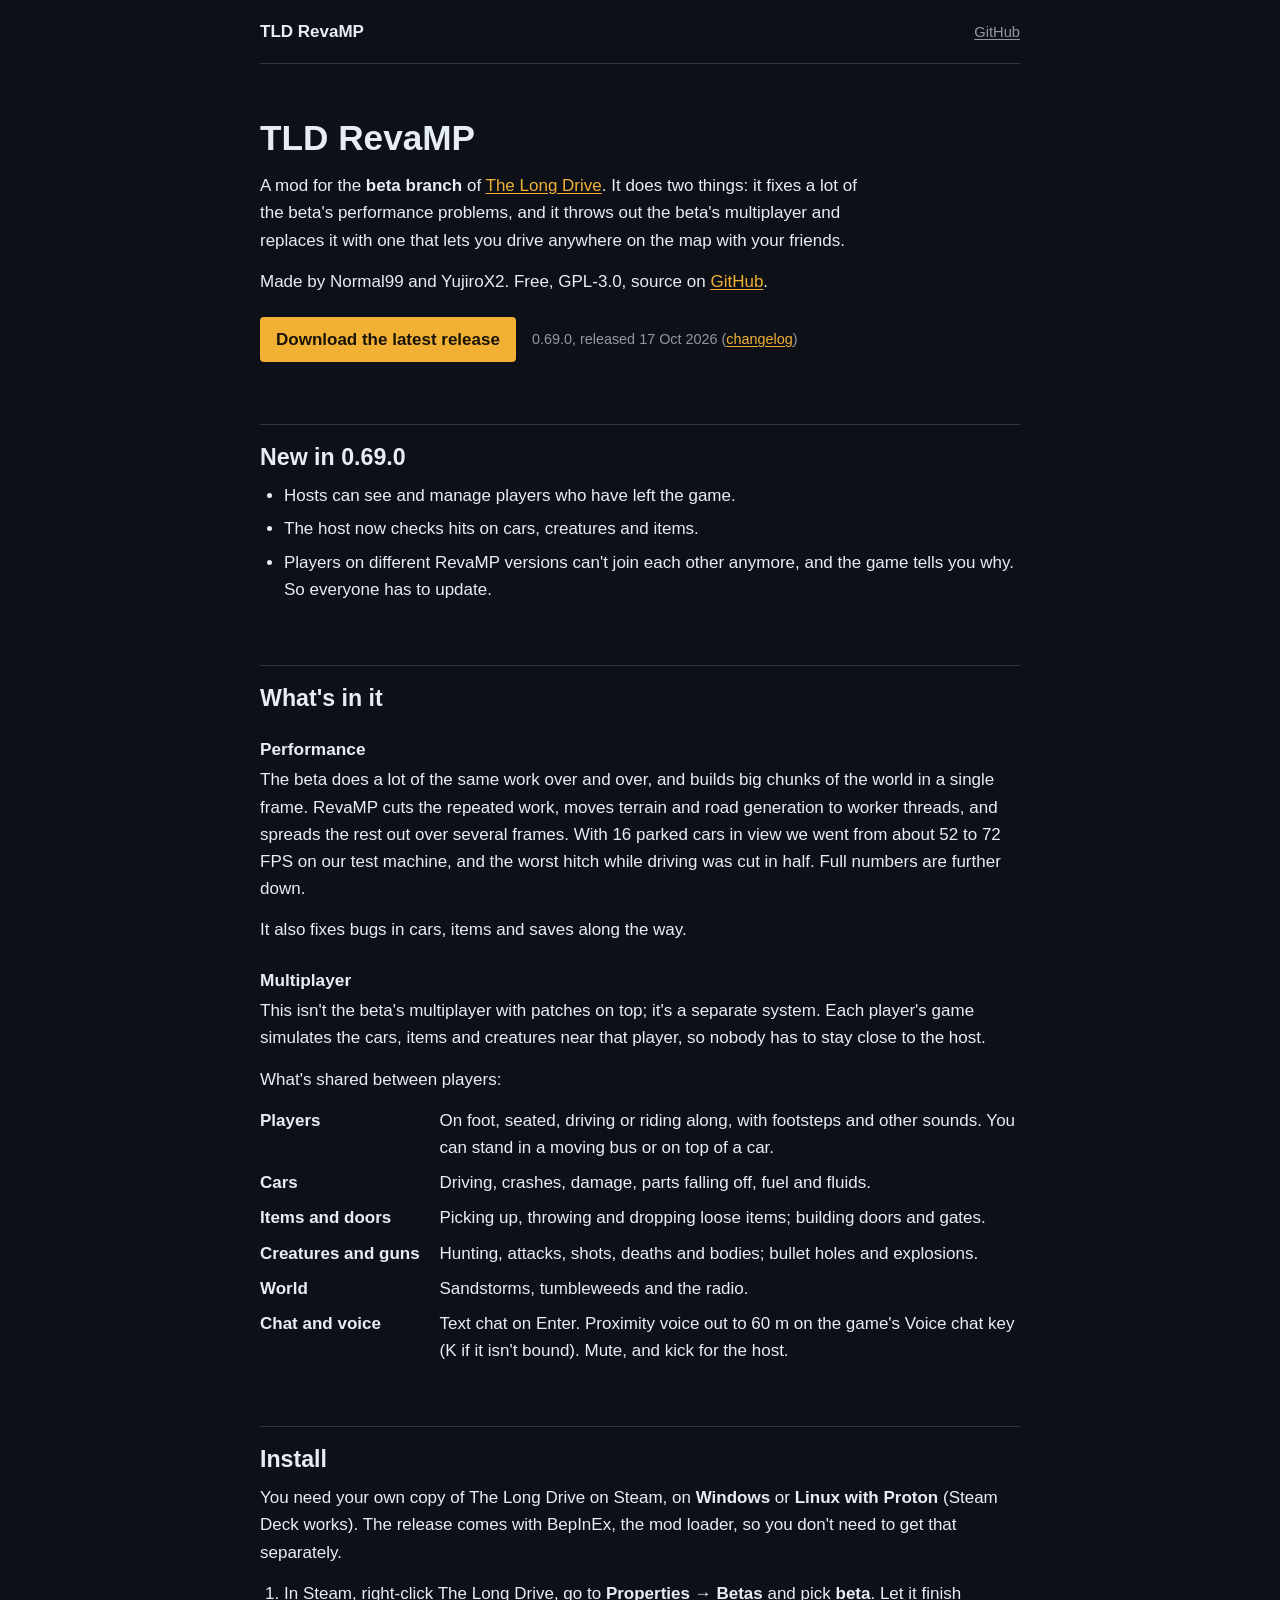
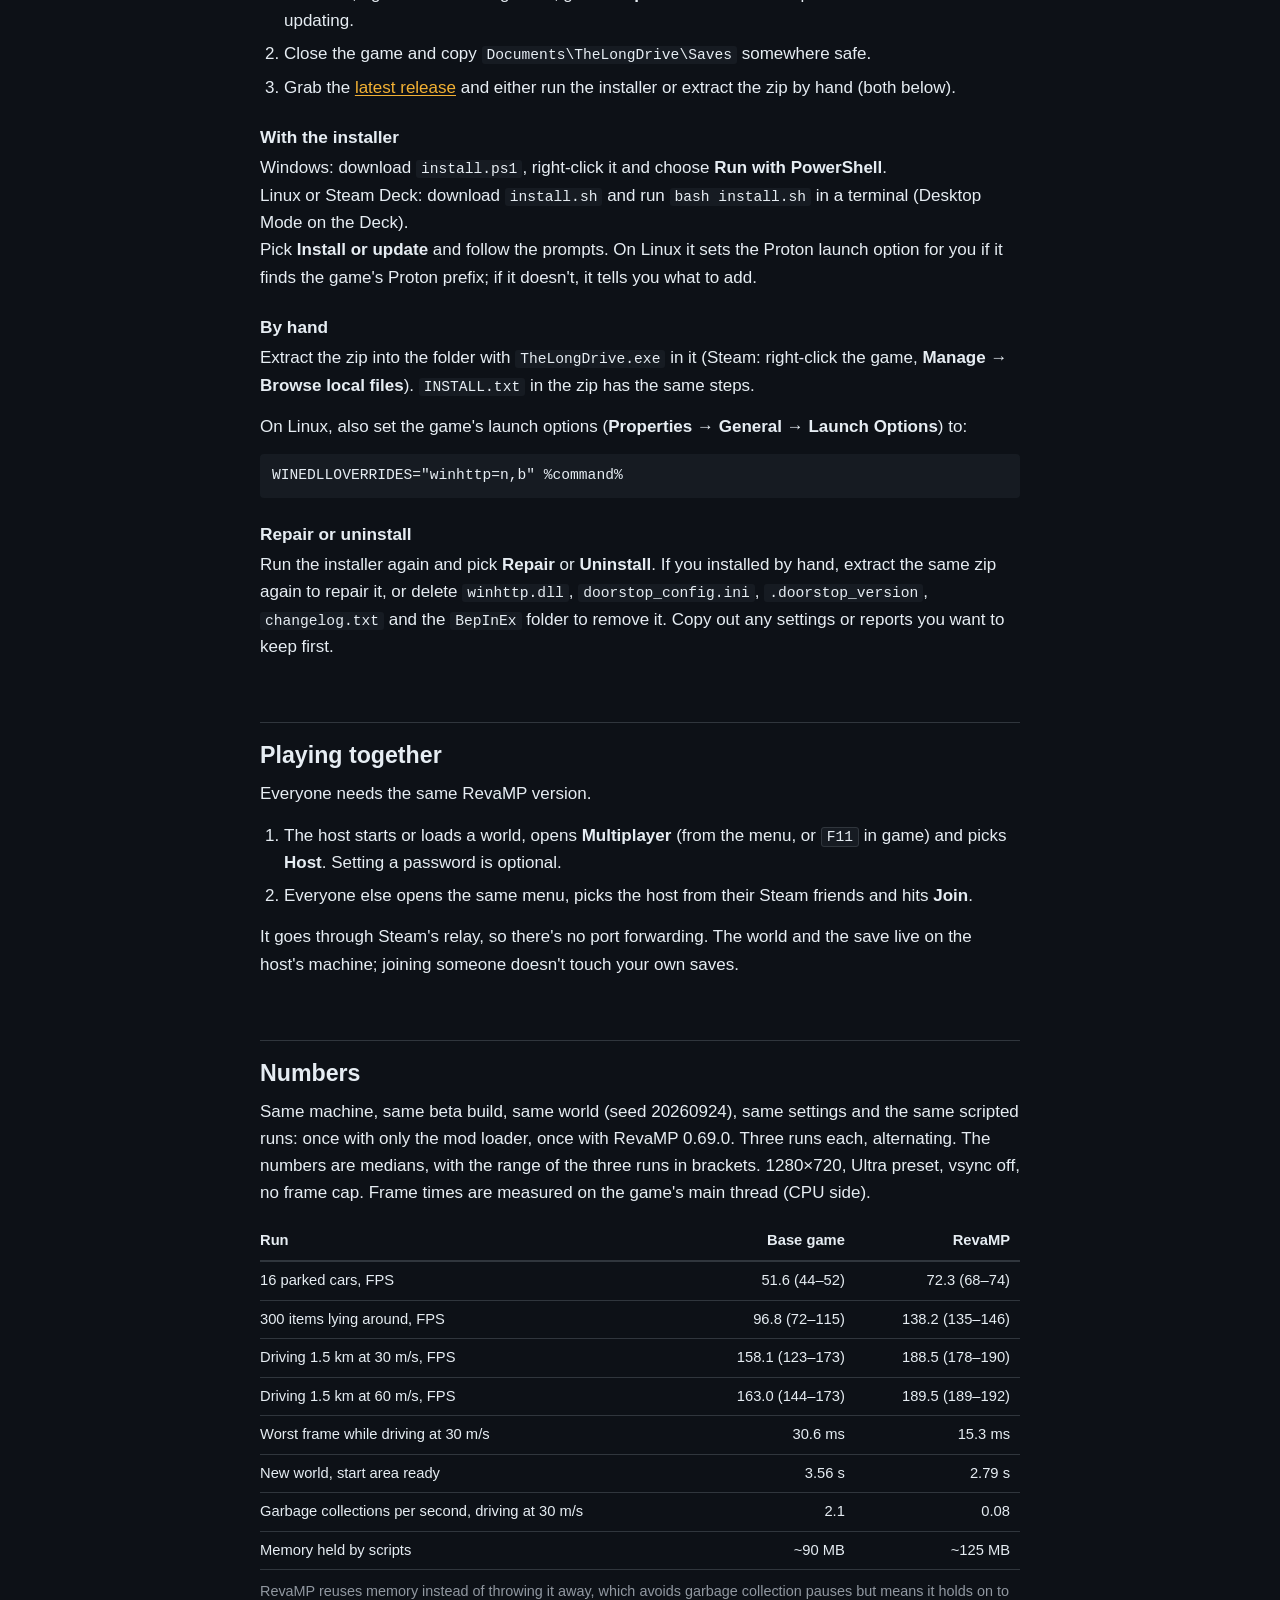
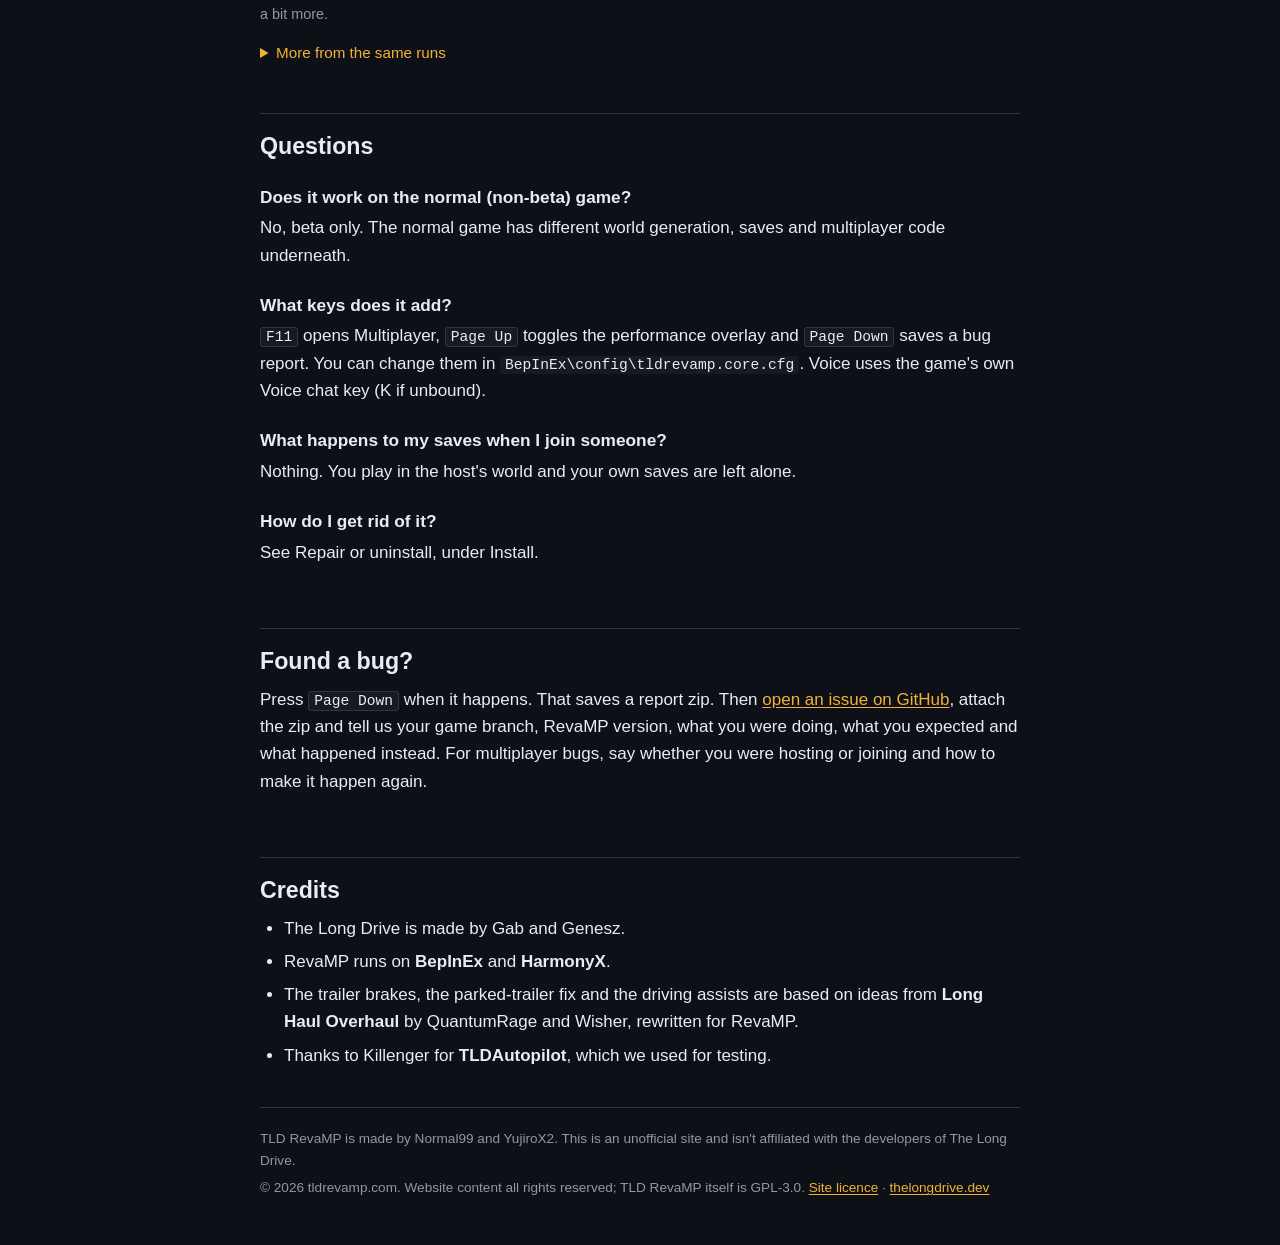
==== index.html @ ea97eeef "No same-page jump links: drop the section menu, skip link and in-text anchors Co-Authored-By: Claude" ====
<!doctype html>
<html lang="en">
<head>
  <meta charset="utf-8">
  <meta name="viewport" content="width=device-width, initial-scale=1">
  <title>TLD RevaMP: performance and multiplayer mod for The Long Drive</title>
  <meta name="description" content="A mod for The Long Drive's beta branch: performance fixes and a multiplayer rewrite. Download, install steps, benchmark numbers and how to play together.">
  <meta property="og:type" content="website">
  <meta property="og:title" content="TLD RevaMP">
  <meta property="og:description" content="A mod for The Long Drive's beta branch: performance fixes and a multiplayer rewrite.">
  <meta property="og:image" content="https://tldrevamp.com/og-image.png">
  <meta property="og:image:width" content="1200">
  <meta property="og:image:height" content="630">
  <meta property="og:image:alt" content="TLD RevaMP, tldrevamp.com">
  <meta name="twitter:card" content="summary_large_image">
  <meta name="theme-color" content="#0d1117">
  <link rel="icon" href="data:image/svg+xml,%3Csvg xmlns='http://www.w3.org/2000/svg' viewBox='0 0 32 32'%3E%3Crect width='32' height='32' rx='7' fill='%23101218'/%3E%3Cpath d='M12 4 5 28h22L20 4z' fill='%232a2f3a'/%3E%3Cpath d='M16 6v4m0 4v5m0 4v5' stroke='%23f2b134' stroke-width='2.4'/%3E%3C/svg%3E">
  <link rel="stylesheet" href="style.css?v=3">
</head>
<body>
  <header class="site-header wrap">
    <span class="brand">TLD RevaMP</span>
    <nav aria-label="Links">
      <a href="https://github.com/Normal99/TLD-RevaMP">GitHub</a>
    </nav>
  </header>

  <main id="main" class="wrap">
    <section class="intro">
      <h1>TLD RevaMP</h1>
      <p>A mod for the <strong>beta branch</strong> of <a href="https://store.steampowered.com/app/1017180/The_Long_Drive/">The Long Drive</a>. It does two things: it fixes a lot of the beta's performance problems, and it throws out the beta's multiplayer and replaces it with one that lets you drive anywhere on the map with your friends.</p>
      <p>Made by Normal99 and YujiroX2. Free, GPL-3.0, source on <a href="https://github.com/Normal99/TLD-RevaMP">GitHub</a>.</p>
      <p class="download">
        <a class="button" href="https://github.com/Normal99/TLD-RevaMP/releases/latest">Download the latest release</a>
        <span class="version">0.69.0, released <time datetime="2026-10-17">17 Oct 2026</time> (<a href="https://github.com/Normal99/TLD-RevaMP/releases/tag/v0.69.0">changelog</a>)</span>
      </p>
    </section>

    <section id="whats-new">
      <h2>New in 0.69.0</h2>
      <ul>
        <li>Hosts can see and manage players who have left the game.</li>
        <li>The host now checks hits on cars, creatures and items.</li>
        <li>Players on different RevaMP versions can't join each other anymore, and the game tells you why. So everyone has to update.</li>
      </ul>
    </section>

    <section id="what">
      <h2>What's in it</h2>
      <h3>Performance</h3>
      <p>The beta does a lot of the same work over and over, and builds big chunks of the world in a single frame. RevaMP cuts the repeated work, moves terrain and road generation to worker threads, and spreads the rest out over several frames. With 16 parked cars in view we went from about 52 to 72 FPS on our test machine, and the worst hitch while driving was cut in half. Full numbers are further down.</p>
      <p>It also fixes bugs in cars, items and saves along the way.</p>

      <h3>Multiplayer</h3>
      <p>This isn't the beta's multiplayer with patches on top; it's a separate system. Each player's game simulates the cars, items and creatures near that player, so nobody has to stay close to the host.</p>
      <p>What's shared between players:</p>
      <dl class="synced">
        <dt>Players</dt>
        <dd>On foot, seated, driving or riding along, with footsteps and other sounds. You can stand in a moving bus or on top of a car.</dd>
        <dt>Cars</dt>
        <dd>Driving, crashes, damage, parts falling off, fuel and fluids.</dd>
        <dt>Items and doors</dt>
        <dd>Picking up, throwing and dropping loose items; building doors and gates.</dd>
        <dt>Creatures and guns</dt>
        <dd>Hunting, attacks, shots, deaths and bodies; bullet holes and explosions.</dd>
        <dt>World</dt>
        <dd>Sandstorms, tumbleweeds and the radio.</dd>
        <dt>Chat and voice</dt>
        <dd>Text chat on Enter. Proximity voice out to 60 m on the game's Voice chat key (K if it isn't bound). Mute, and kick for the host.</dd>
      </dl>
    </section>

    <section id="install">
      <h2>Install</h2>
      <p>You need your own copy of The Long Drive on Steam, on <strong>Windows</strong> or <strong>Linux with Proton</strong> (Steam Deck works). The release comes with BepInEx, the mod loader, so you don't need to get that separately.</p>
      <ol>
        <li>In Steam, right-click The Long Drive, go to <strong>Properties → Betas</strong> and pick <strong>beta</strong>. Let it finish updating.</li>
        <li>Close the game and copy <code>Documents\TheLongDrive\Saves</code> somewhere safe.</li>
        <li>Grab the <a href="https://github.com/Normal99/TLD-RevaMP/releases/latest">latest release</a> and either run the installer or extract the zip by hand (both below).</li>
      </ol>

      <h3>With the installer</h3>
      <p>Windows: download <code>install.ps1</code>, right-click it and choose <strong>Run with PowerShell</strong>.<br>
      Linux or Steam Deck: download <code>install.sh</code> and run <code>bash install.sh</code> in a terminal (Desktop Mode on the Deck).<br>
      Pick <strong>Install or update</strong> and follow the prompts. On Linux it sets the Proton launch option for you if it finds the game's Proton prefix; if it doesn't, it tells you what to add.</p>

      <h3>By hand</h3>
      <p>Extract the zip into the folder with <code>TheLongDrive.exe</code> in it (Steam: right-click the game, <strong>Manage → Browse local files</strong>). <code>INSTALL.txt</code> in the zip has the same steps.</p>
      <p>On Linux, also set the game's launch options (<strong>Properties → General → Launch Options</strong>) to:</p>
      <pre><code>WINEDLLOVERRIDES="winhttp=n,b" %command%</code></pre>

      <h3>Repair or uninstall</h3>
      <p>Run the installer again and pick <strong>Repair</strong> or <strong>Uninstall</strong>. If you installed by hand, extract the same zip again to repair it, or delete <code>winhttp.dll</code>, <code>doorstop_config.ini</code>, <code>.doorstop_version</code>, <code>changelog.txt</code> and the <code>BepInEx</code> folder to remove it. Copy out any settings or reports you want to keep first.</p>
    </section>

    <section id="play">
      <h2>Playing together</h2>
      <p>Everyone needs the same RevaMP version.</p>
      <ol>
        <li>The host starts or loads a world, opens <strong>Multiplayer</strong> (from the menu, or <kbd>F11</kbd> in game) and picks <strong>Host</strong>. Setting a password is optional.</li>
        <li>Everyone else opens the same menu, picks the host from their Steam friends and hits <strong>Join</strong>.</li>
      </ol>
      <p>It goes through Steam's relay, so there's no port forwarding. The world and the save live on the host's machine; joining someone doesn't touch your own saves.</p>
    </section>

    <section id="numbers">
      <h2>Numbers</h2>
      <p>Same machine, same beta build, same world (seed 20260924), same settings and the same scripted runs: once with only the mod loader, once with RevaMP 0.69.0. Three runs each, alternating. The numbers are medians, with the range of the three runs in brackets. 1280×720, Ultra preset, vsync off, no frame cap. Frame times are measured on the game's main thread (CPU side).</p>
      <div class="table-scroll">
        <table>
          <thead><tr><th scope="col">Run</th><th scope="col">Base game</th><th scope="col">RevaMP</th></tr></thead>
          <tbody>
            <tr><th scope="row">16 parked cars, FPS</th><td>51.6 (44–52)</td><td>72.3 (68–74)</td></tr>
            <tr><th scope="row">300 items lying around, FPS</th><td>96.8 (72–115)</td><td>138.2 (135–146)</td></tr>
            <tr><th scope="row">Driving 1.5 km at 30 m/s, FPS</th><td>158.1 (123–173)</td><td>188.5 (178–190)</td></tr>
            <tr><th scope="row">Driving 1.5 km at 60 m/s, FPS</th><td>163.0 (144–173)</td><td>189.5 (189–192)</td></tr>
            <tr><th scope="row">Worst frame while driving at 30 m/s</th><td>30.6 ms</td><td>15.3 ms</td></tr>
            <tr><th scope="row">New world, start area ready</th><td>3.56 s</td><td>2.79 s</td></tr>
            <tr><th scope="row">Garbage collections per second, driving at 30 m/s</th><td>2.1</td><td>0.08</td></tr>
            <tr><th scope="row">Memory held by scripts</th><td>~90 MB</td><td>~125 MB</td></tr>
          </tbody>
        </table>
      </div>
      <p class="aside">RevaMP reuses memory instead of throwing it away, which avoids garbage collection pauses but means it holds on to a bit more.</p>
      <details>
        <summary>More from the same runs</summary>
        <div class="table-scroll">
          <table>
            <thead><tr><th scope="col">Run</th><th scope="col">Base game</th><th scope="col">RevaMP</th></tr></thead>
            <tbody>
              <tr><th scope="row">16 parked cars, slowest 1% of frames</th><td>23.3 ms</td><td>18.1 ms</td></tr>
              <tr><th scope="row">Driving at 60 m/s, slowest 1% of frames</th><td>16.9 ms</td><td>11.5 ms</td></tr>
              <tr><th scope="row">New world, slowest 1% while loading</th><td>64 ms</td><td>36 ms</td></tr>
              <tr><th scope="row">Standing at the start for 30 s, FPS</th><td>173.3 (131–186)</td><td>186.1 (171–190)</td></tr>
              <tr><th scope="row">Standing at the start, slowest 1% of frames</th><td>11.2 ms</td><td>11.6 ms</td></tr>
              <tr><th scope="row">Memory thrown away per second, driving at 30 m/s</th><td>17.9 MB</td><td>1.5 MB</td></tr>
            </tbody>
          </table>
        </div>
      </details>
    </section>

    <!--
    <section id="screenshots">
      <h2>Screenshots</h2>
      Add figures with local images and descriptive alt text here before uncommenting.
    </section>
    -->

    <section id="questions">
      <h2>Questions</h2>
      <h3>Does it work on the normal (non-beta) game?</h3>
      <p>No, beta only. The normal game has different world generation, saves and multiplayer code underneath.</p>
      <h3>What keys does it add?</h3>
      <p><kbd>F11</kbd> opens Multiplayer, <kbd>Page Up</kbd> toggles the performance overlay and <kbd>Page Down</kbd> saves a bug report. You can change them in <code>BepInEx\config\tldrevamp.core.cfg</code>. Voice uses the game's own Voice chat key (K if unbound).</p>
      <h3>What happens to my saves when I join someone?</h3>
      <p>Nothing. You play in the host's world and your own saves are left alone.</p>
      <h3>How do I get rid of it?</h3>
      <p>See Repair or uninstall, under Install.</p>
    </section>

    <section id="report">
      <h2>Found a bug?</h2>
      <p>Press <kbd>Page Down</kbd> when it happens. That saves a report zip. Then <a href="https://github.com/Normal99/TLD-RevaMP/issues">open an issue on GitHub</a>, attach the zip and tell us your game branch, RevaMP version, what you were doing, what you expected and what happened instead. For multiplayer bugs, say whether you were hosting or joining and how to make it happen again.</p>
    </section>

    <section id="credits">
      <h2>Credits</h2>
      <ul>
        <li>The Long Drive is made by Gab and Genesz.</li>
        <li>RevaMP runs on <strong>BepInEx</strong> and <strong>HarmonyX</strong>.</li>
        <li>The trailer brakes, the parked-trailer fix and the driving assists are based on ideas from <strong>Long Haul Overhaul</strong> by QuantumRage and Wisher, rewritten for RevaMP.</li>
        <li>Thanks to Killenger for <strong>TLDAutopilot</strong>, which we used for testing.</li>
      </ul>
    </section>
  </main>

  <footer class="site-footer wrap">
    <p>TLD RevaMP is made by Normal99 and YujiroX2. This is an unofficial site and isn't affiliated with the developers of The Long Drive.</p>
    <p>© 2026 tldrevamp.com. Website content all rights reserved; TLD RevaMP itself is GPL-3.0. <a href="LICENSE">Site licence</a> · <a href="https://thelongdrive.dev/">thelongdrive.dev</a></p>
  </footer>
</body>
</html>
---- style.css ----
/* Always dark, whatever the system setting */
:root {
  color-scheme: dark;
  --bg: #0d1117;
  --text: #e6edf3;
  --muted: #9198a1;
  --line: #30363d;
  --code-bg: #161b22;
  --link: #f2b134;
  --button: #f2b134;
  --on-button: #1a1406;
}

* { box-sizing: border-box; }
html { -webkit-text-size-adjust: 100%; }
body {
  margin: 0;
  background: var(--bg);
  color: var(--text);
  font: 17px/1.6 "Segoe UI", -apple-system, BlinkMacSystemFont, "Noto Sans", Helvetica, Arial, sans-serif;
  overflow-wrap: break-word;
}
a { color: var(--link); text-underline-offset: 2px; }
a:hover { text-decoration-thickness: 2px; }
:focus-visible { outline: 2px solid var(--link); outline-offset: 3px; }
.wrap { width: min(100% - 32px, 760px); margin-inline: auto; }

.site-header {
  display: flex; flex-wrap: wrap; align-items: baseline; justify-content: space-between; gap: 6px 20px;
  padding-block: 18px; border-bottom: 1px solid var(--line);
}
.brand { color: var(--text); font-weight: 700; text-decoration: none; }
.site-header nav { display: flex; flex-wrap: wrap; gap: 4px 16px; font-size: .92rem; }
.site-header nav a { color: var(--muted); }
.site-header nav a:hover { color: var(--text); }

main { padding-bottom: 24px; }
section { padding-top: 12px; }
h1, h2, h3 { line-height: 1.25; }
h1 { margin: 40px 0 12px; font-size: 2.2rem; }
h2 { margin: 36px 0 10px; padding-top: 18px; border-top: 1px solid var(--line); font-size: 1.45rem; }
h3 { margin: 26px 0 6px; font-size: 1.08rem; }
p, ul, ol, dl, pre { margin: 0 0 14px; }
ul, ol { padding-left: 24px; }
li + li { margin-top: 6px; }

.intro p { max-width: 64ch; }
.download { display: flex; flex-wrap: wrap; align-items: center; gap: 8px 16px; margin-top: 22px; }
.button {
  display: inline-block; padding: 9px 16px; border-radius: 4px;
  background: var(--button); color: var(--on-button); font-weight: 600; text-decoration: none;
}
.button:hover { filter: brightness(1.07); }
.version { color: var(--muted); font-size: .9rem; }

.synced { display: grid; grid-template-columns: 9.5em 1fr; gap: 8px 18px; }
.synced dt { font-weight: 600; }
.synced dd { margin: 0; }

.table-scroll { overflow-x: auto; margin: 16px 0 10px; }
table { width: 100%; border-collapse: collapse; font-size: .92rem; }
th, td { padding: 7px 10px; border-bottom: 1px solid var(--line); text-align: right; white-space: nowrap; font-variant-numeric: tabular-nums; }
th:first-child { text-align: left; white-space: normal; padding-left: 0; }
thead th { border-bottom-width: 2px; font-weight: 600; }
tbody th { font-weight: 400; }
.aside { color: var(--muted); font-size: .9rem; }
details { margin: 12px 0 0; }
summary { cursor: pointer; color: var(--link); font-size: .95rem; }

code, pre, kbd { font-family: ui-monospace, Consolas, "Liberation Mono", Menlo, monospace; font-size: .86em; }
code, kbd { padding: 1px 5px; border-radius: 3px; background: var(--code-bg); }
kbd { border: 1px solid var(--line); white-space: nowrap; }
pre { padding: 10px 12px; border-radius: 4px; background: var(--code-bg); overflow-x: auto; }
pre code { padding: 0; background: none; font-size: 1em; }

.site-footer { padding-block: 20px 40px; border-top: 1px solid var(--line); color: var(--muted); font-size: .85rem; }
.site-footer p { margin-bottom: 6px; }

.error-page main { padding-block: 20px 60px; }

@media (max-width: 560px) {
  body { font-size: 16px; }
  h1 { margin-top: 28px; font-size: 1.8rem; }
  .synced { grid-template-columns: 1fr; gap: 2px; }
  .synced dd { margin-bottom: 10px; }
}
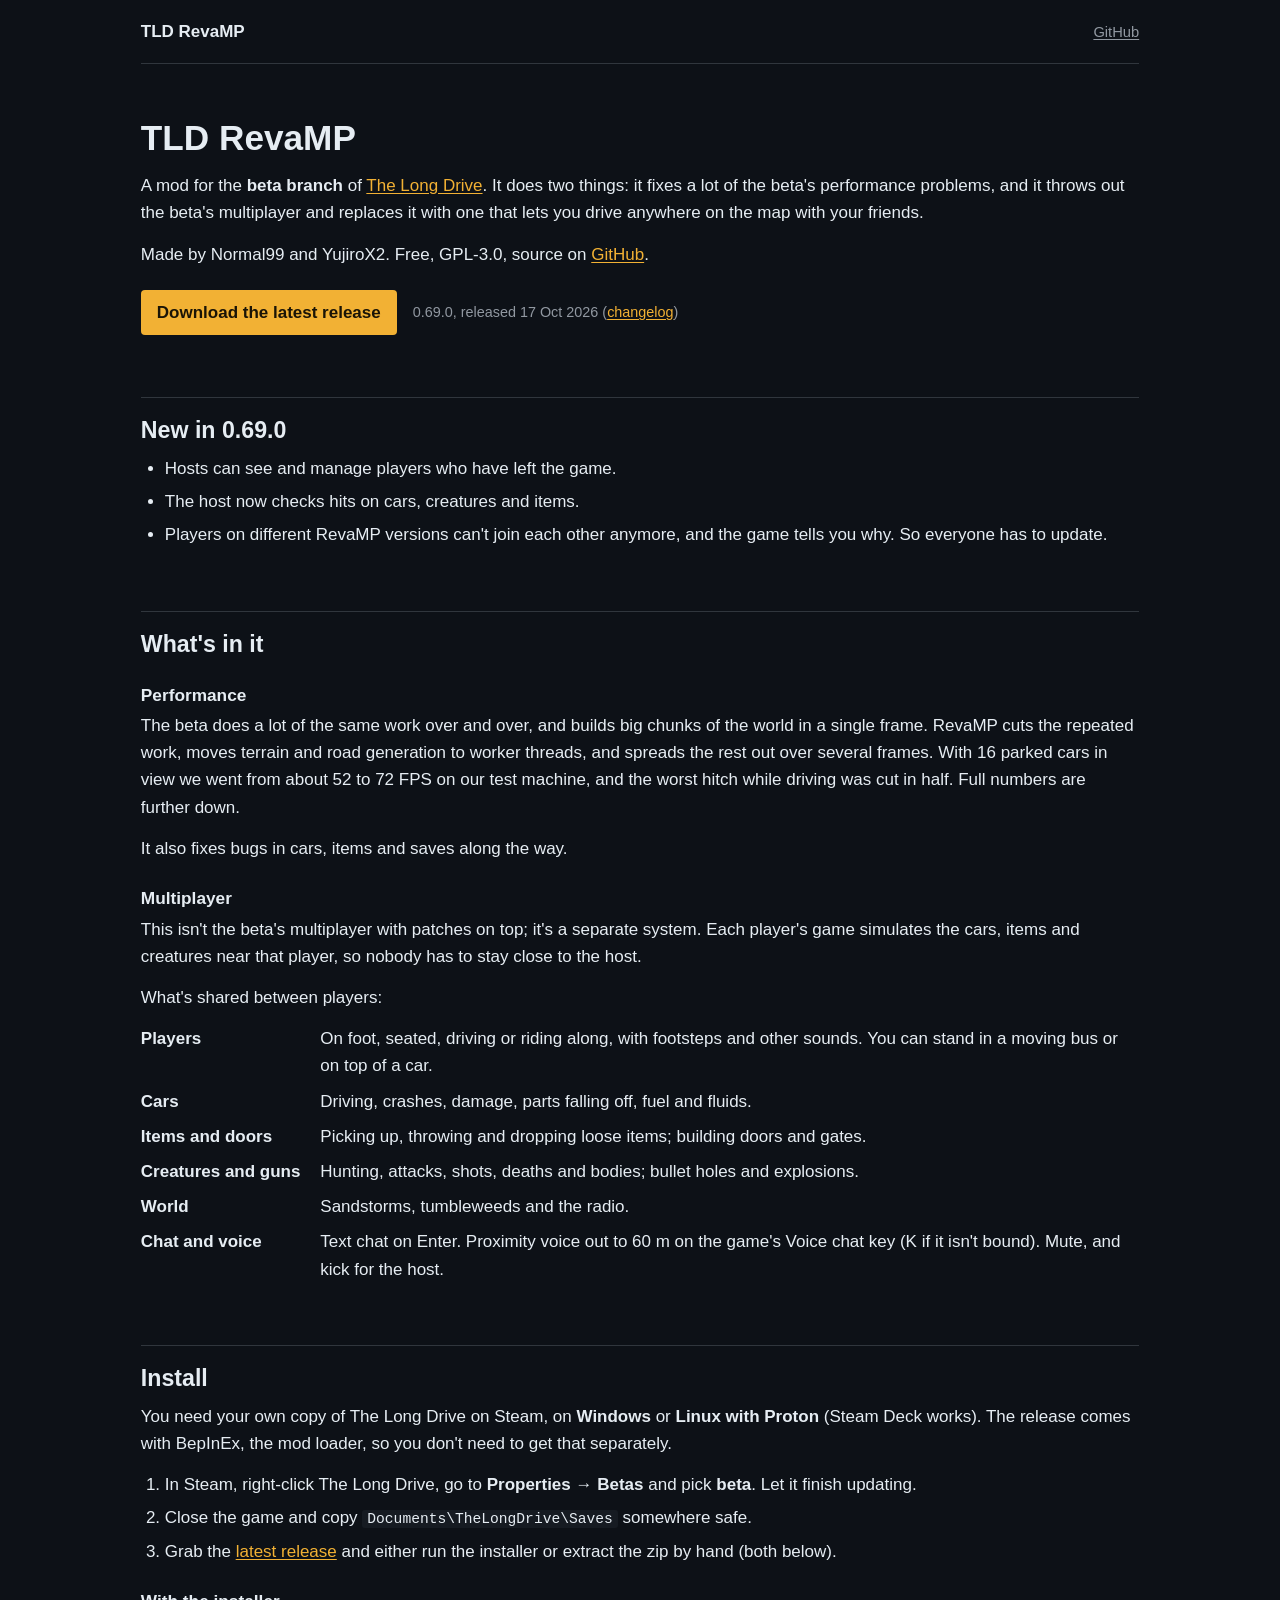
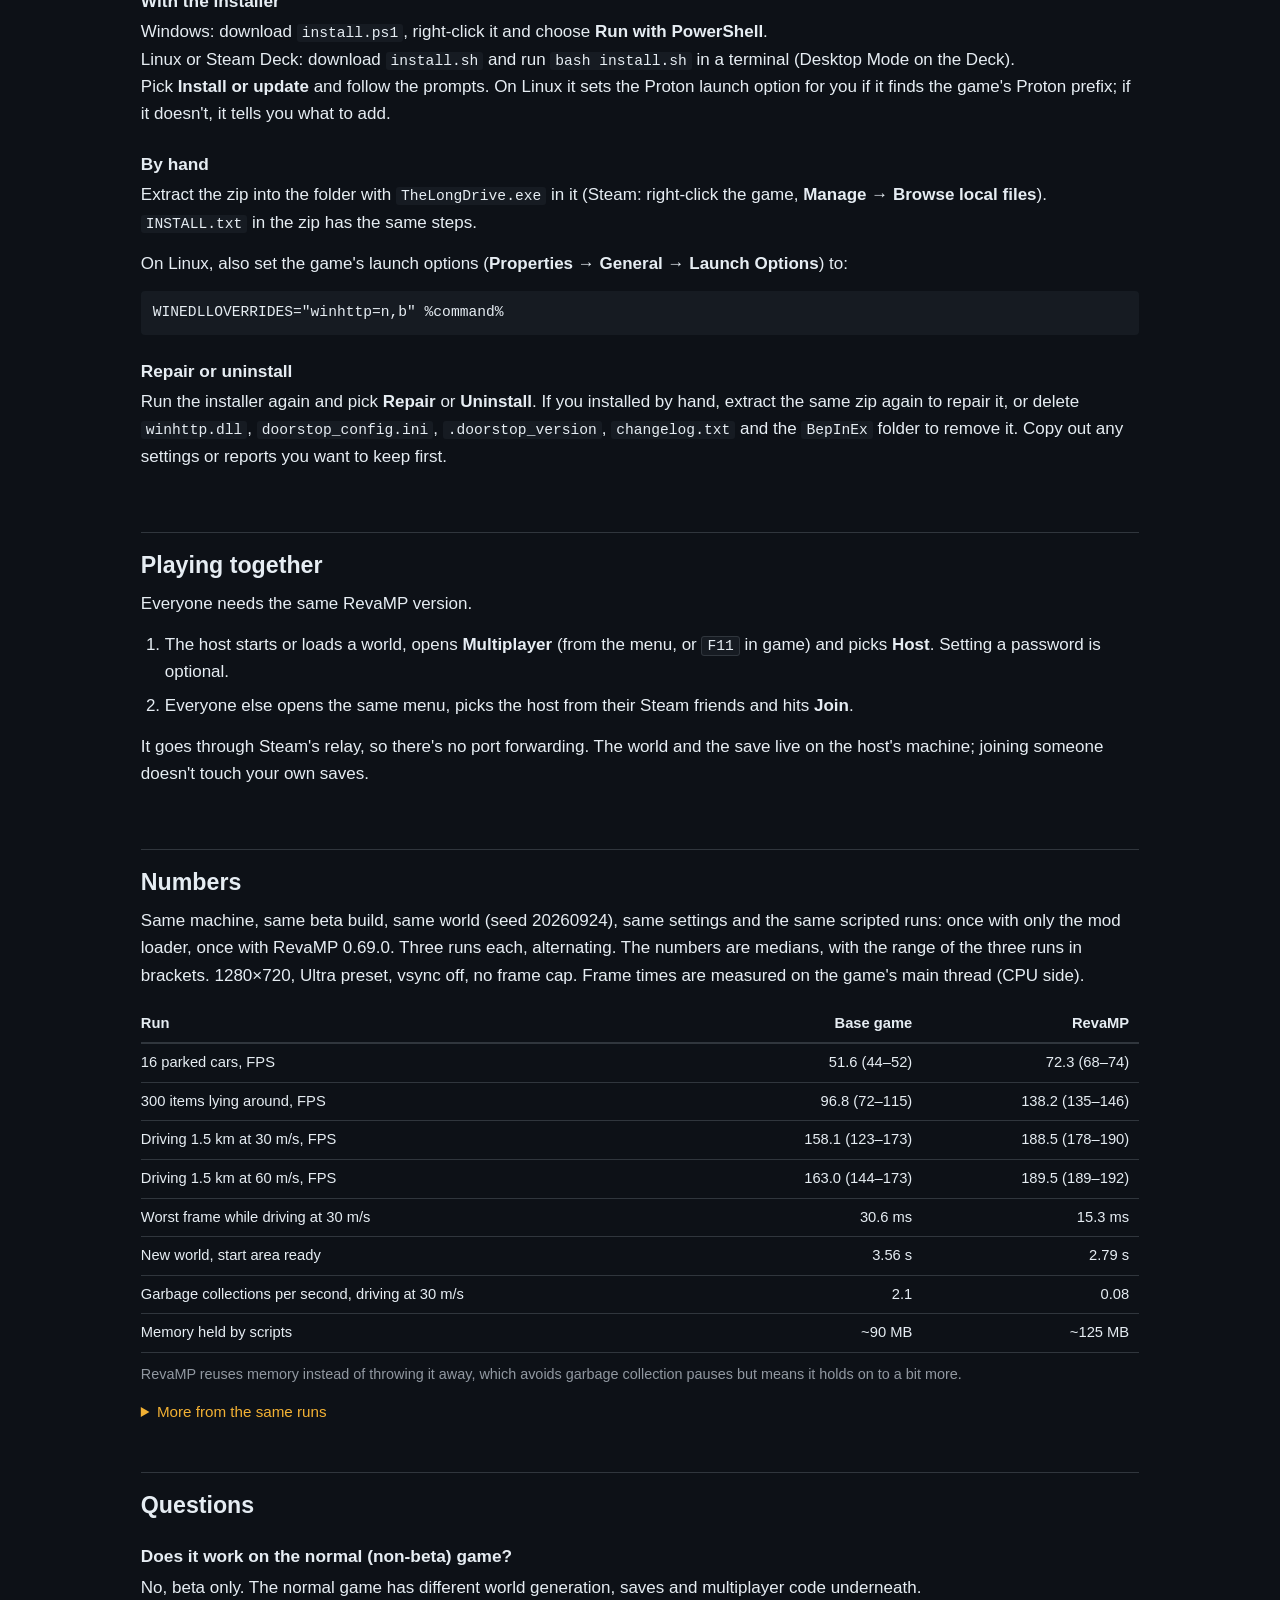
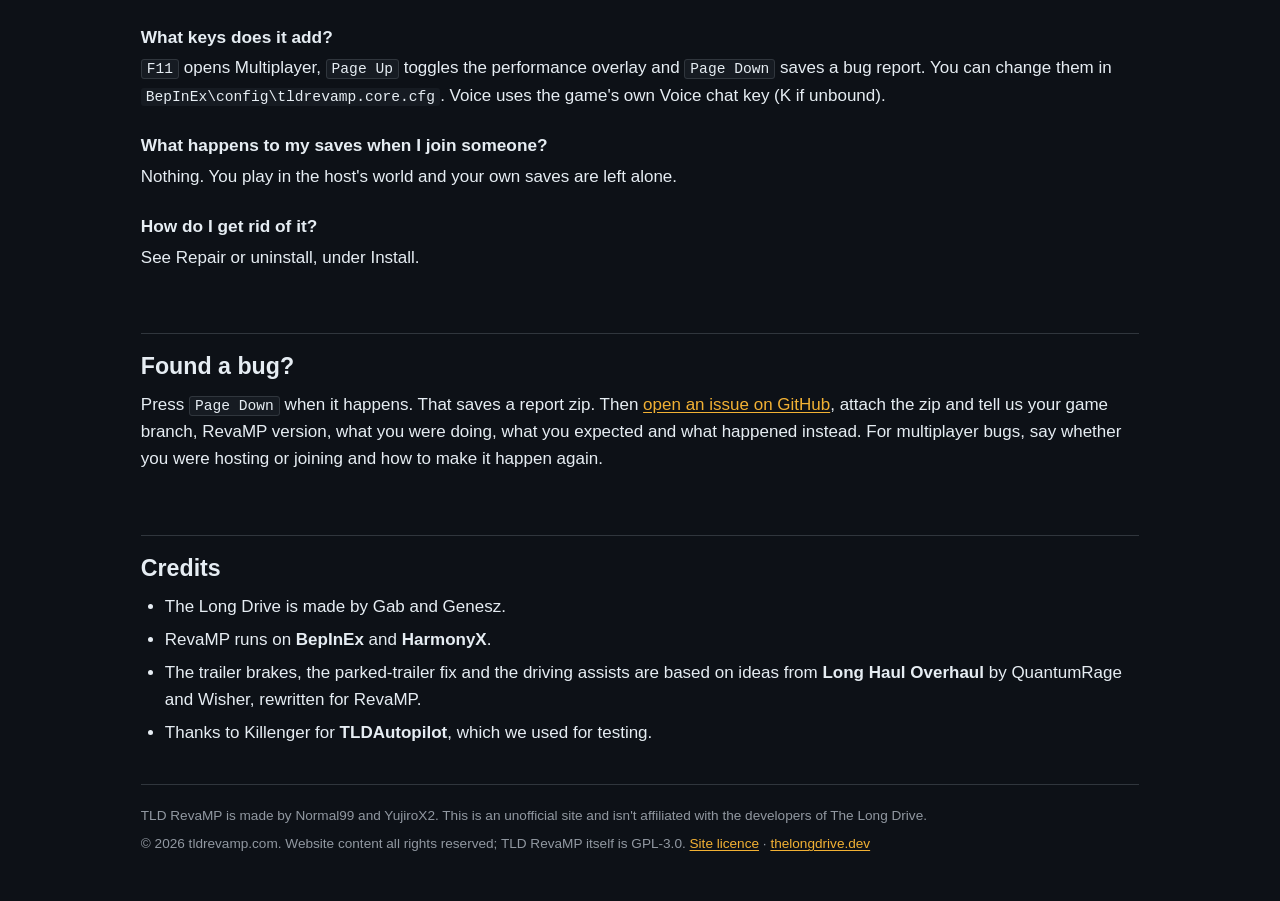
==== commit 850938b6: "Wider page: 78% of the window on wide screens Co-Authored-By: Claude Opus 5.5 <noreply@anthropic.com" ====
--- a/index.html
+++ b/index.html
@@ -15,7 +15,7 @@
   <meta name="twitter:card" content="summary_large_image">
   <meta name="theme-color" content="#0d1117">
   <link rel="icon" href="data:image/svg+xml,%3Csvg xmlns='http://www.w3.org/2000/svg' viewBox='0 0 32 32'%3E%3Crect width='32' height='32' rx='7' fill='%23101218'/%3E%3Cpath d='M12 4 5 28h22L20 4z' fill='%232a2f3a'/%3E%3Cpath d='M16 6v4m0 4v5m0 4v5' stroke='%23f2b134' stroke-width='2.4'/%3E%3C/svg%3E">
-  <link rel="stylesheet" href="style.css?v=3">
+  <link rel="stylesheet" href="style.css?v=4">
 </head>
 <body>
   <header class="site-header wrap">
--- a/style.css
+++ b/style.css
@@ -23,7 +23,8 @@
 a { color: var(--link); text-underline-offset: 2px; }
 a:hover { text-decoration-thickness: 2px; }
 :focus-visible { outline: 2px solid var(--link); outline-offset: 3px; }
-.wrap { width: min(100% - 32px, 760px); margin-inline: auto; }
+/* 78% of the window on wide screens; never narrower than 760px or wider than the window minus 16px each side */
+.wrap { width: min(100% - 32px, max(78%, 760px)); margin-inline: auto; }
 
 .site-header {
   display: flex; flex-wrap: wrap; align-items: baseline; justify-content: space-between; gap: 6px 20px;
@@ -44,7 +45,6 @@
 ul, ol { padding-left: 24px; }
 li + li { margin-top: 6px; }
 
-.intro p { max-width: 64ch; }
 .download { display: flex; flex-wrap: wrap; align-items: center; gap: 8px 16px; margin-top: 22px; }
 .button {
   display: inline-block; padding: 9px 16px; border-radius: 4px;
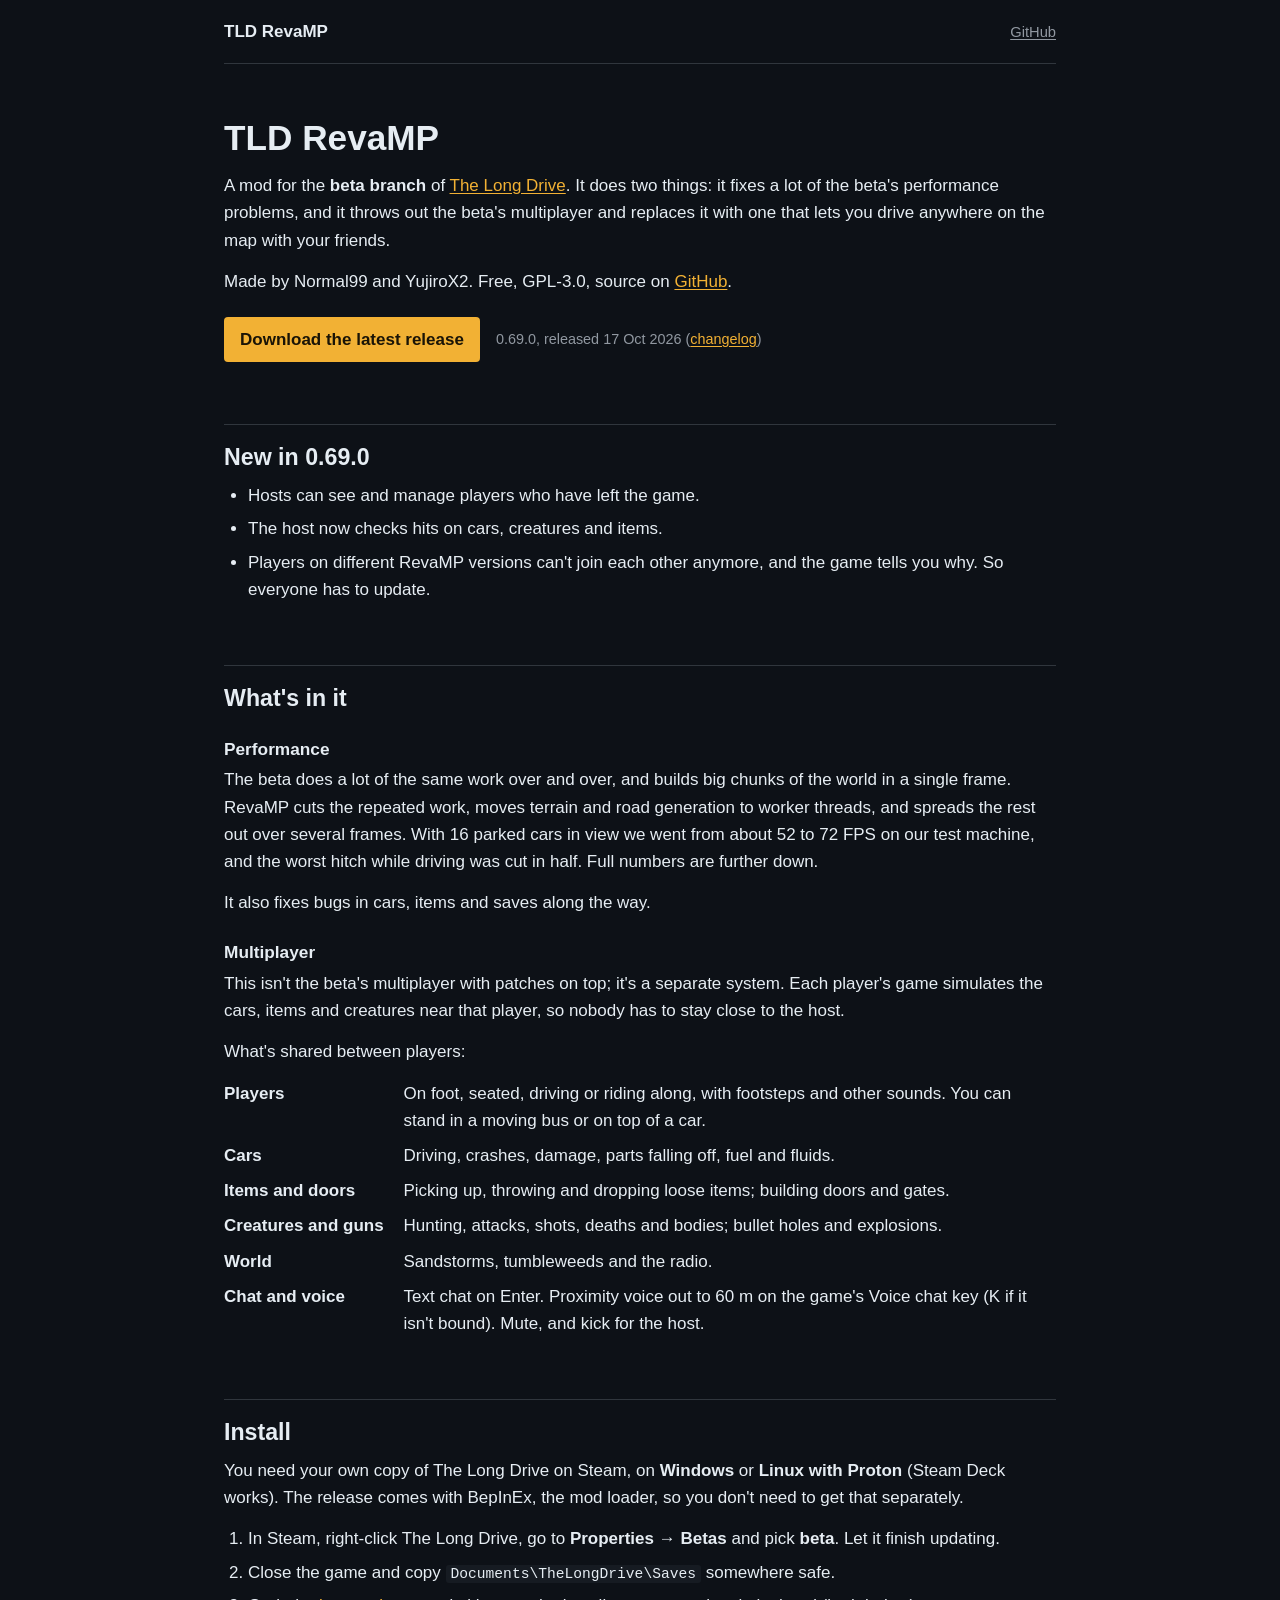
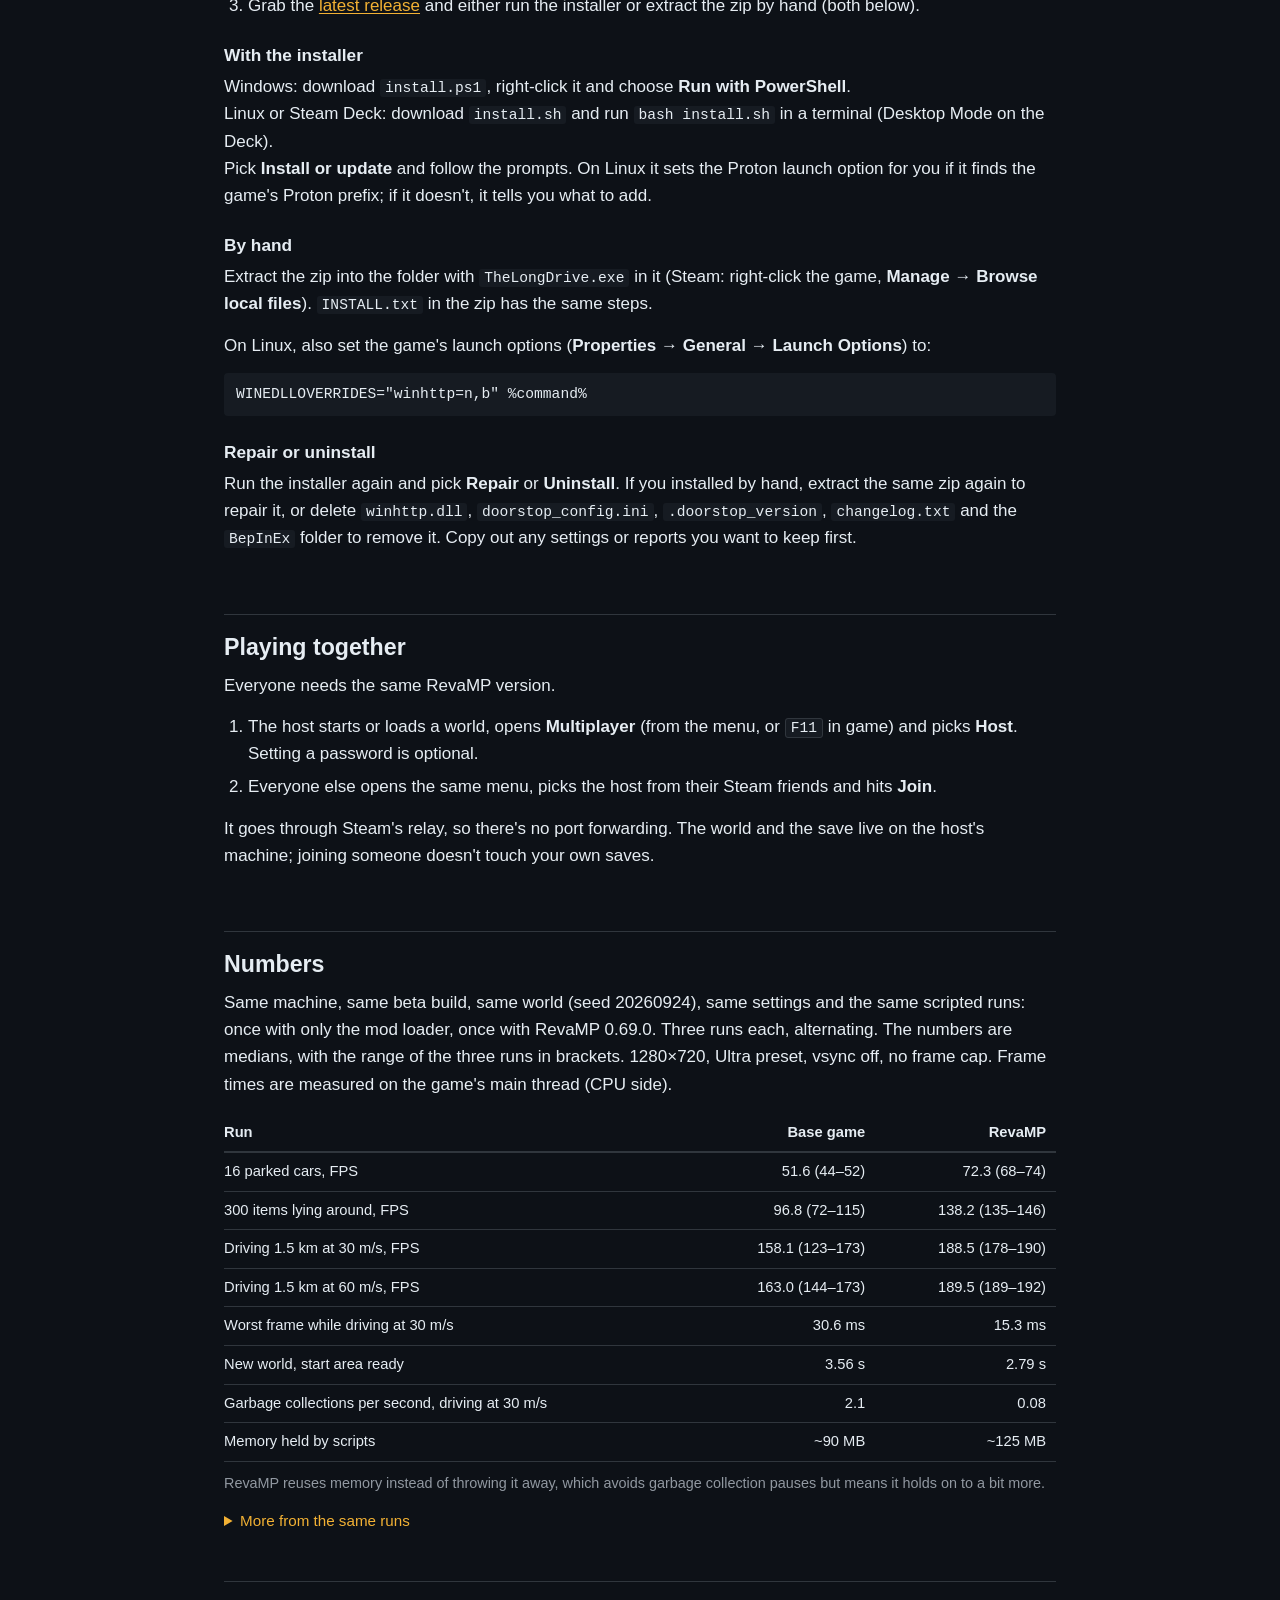
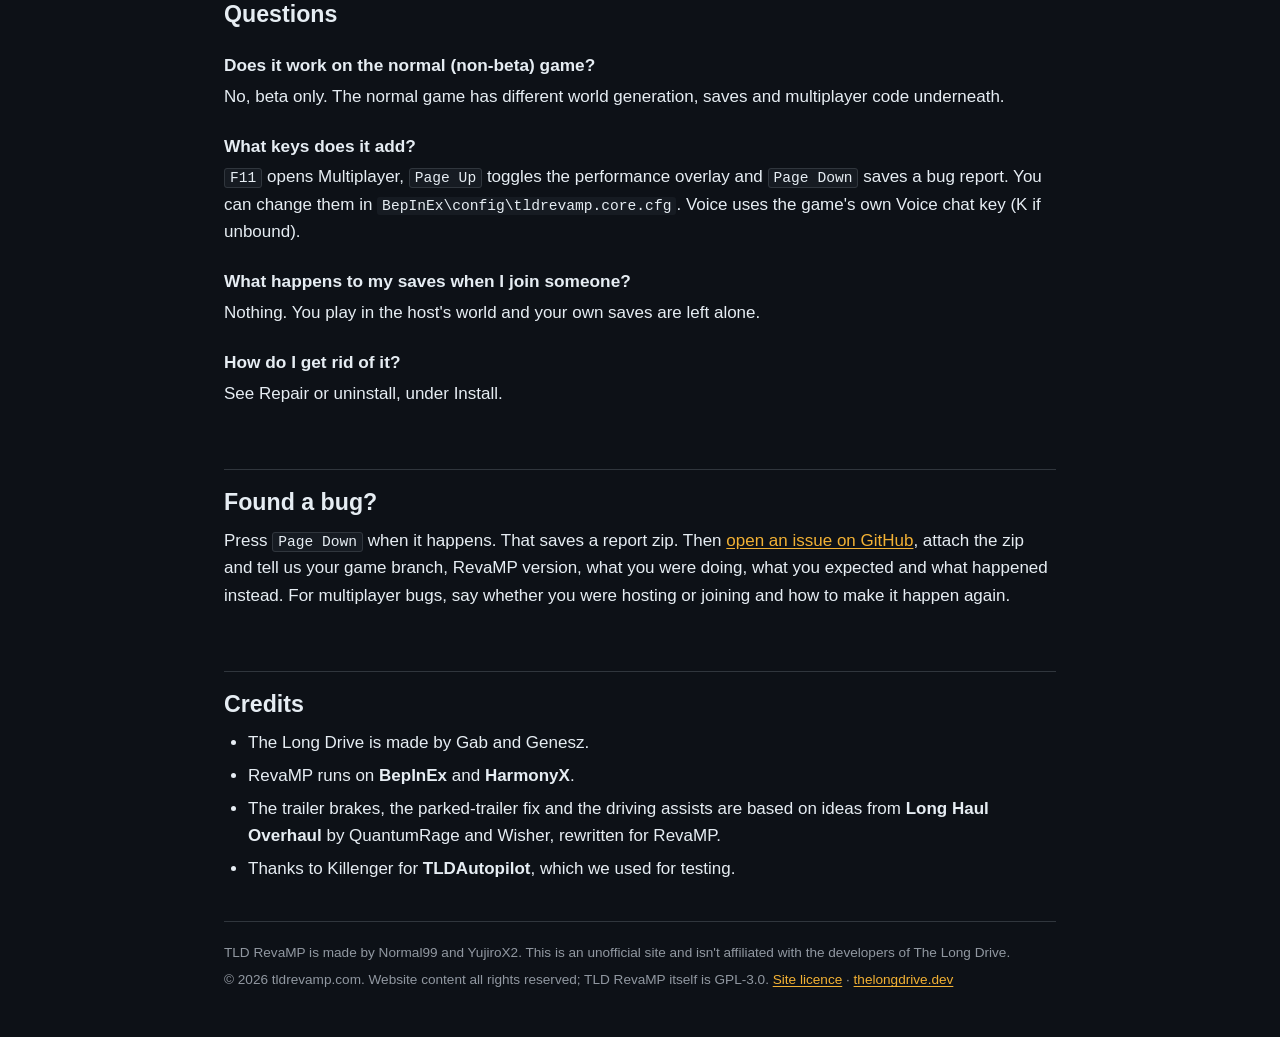
==== commit 40f3befc: "Page width 65% of the window on wide screens Co-Authored-By: Claude Opus 5.5 <noreply@anthropic.com>" ====
--- a/index.html
+++ b/index.html
@@ -15,7 +15,7 @@
   <meta name="twitter:card" content="summary_large_image">
   <meta name="theme-color" content="#0d1117">
   <link rel="icon" href="data:image/svg+xml,%3Csvg xmlns='http://www.w3.org/2000/svg' viewBox='0 0 32 32'%3E%3Crect width='32' height='32' rx='7' fill='%23101218'/%3E%3Cpath d='M12 4 5 28h22L20 4z' fill='%232a2f3a'/%3E%3Cpath d='M16 6v4m0 4v5m0 4v5' stroke='%23f2b134' stroke-width='2.4'/%3E%3C/svg%3E">
-  <link rel="stylesheet" href="style.css?v=4">
+  <link rel="stylesheet" href="style.css?v=5">
 </head>
 <body>
   <header class="site-header wrap">
--- a/style.css
+++ b/style.css
@@ -23,8 +23,8 @@
 a { color: var(--link); text-underline-offset: 2px; }
 a:hover { text-decoration-thickness: 2px; }
 :focus-visible { outline: 2px solid var(--link); outline-offset: 3px; }
-/* 78% of the window on wide screens; never narrower than 760px or wider than the window minus 16px each side */
-.wrap { width: min(100% - 32px, max(78%, 760px)); margin-inline: auto; }
+/* 65% of the window on wide screens; never narrower than 760px or wider than the window minus 16px each side */
+.wrap { width: min(100% - 32px, max(65%, 760px)); margin-inline: auto; }
 
 .site-header {
   display: flex; flex-wrap: wrap; align-items: baseline; justify-content: space-between; gap: 6px 20px;
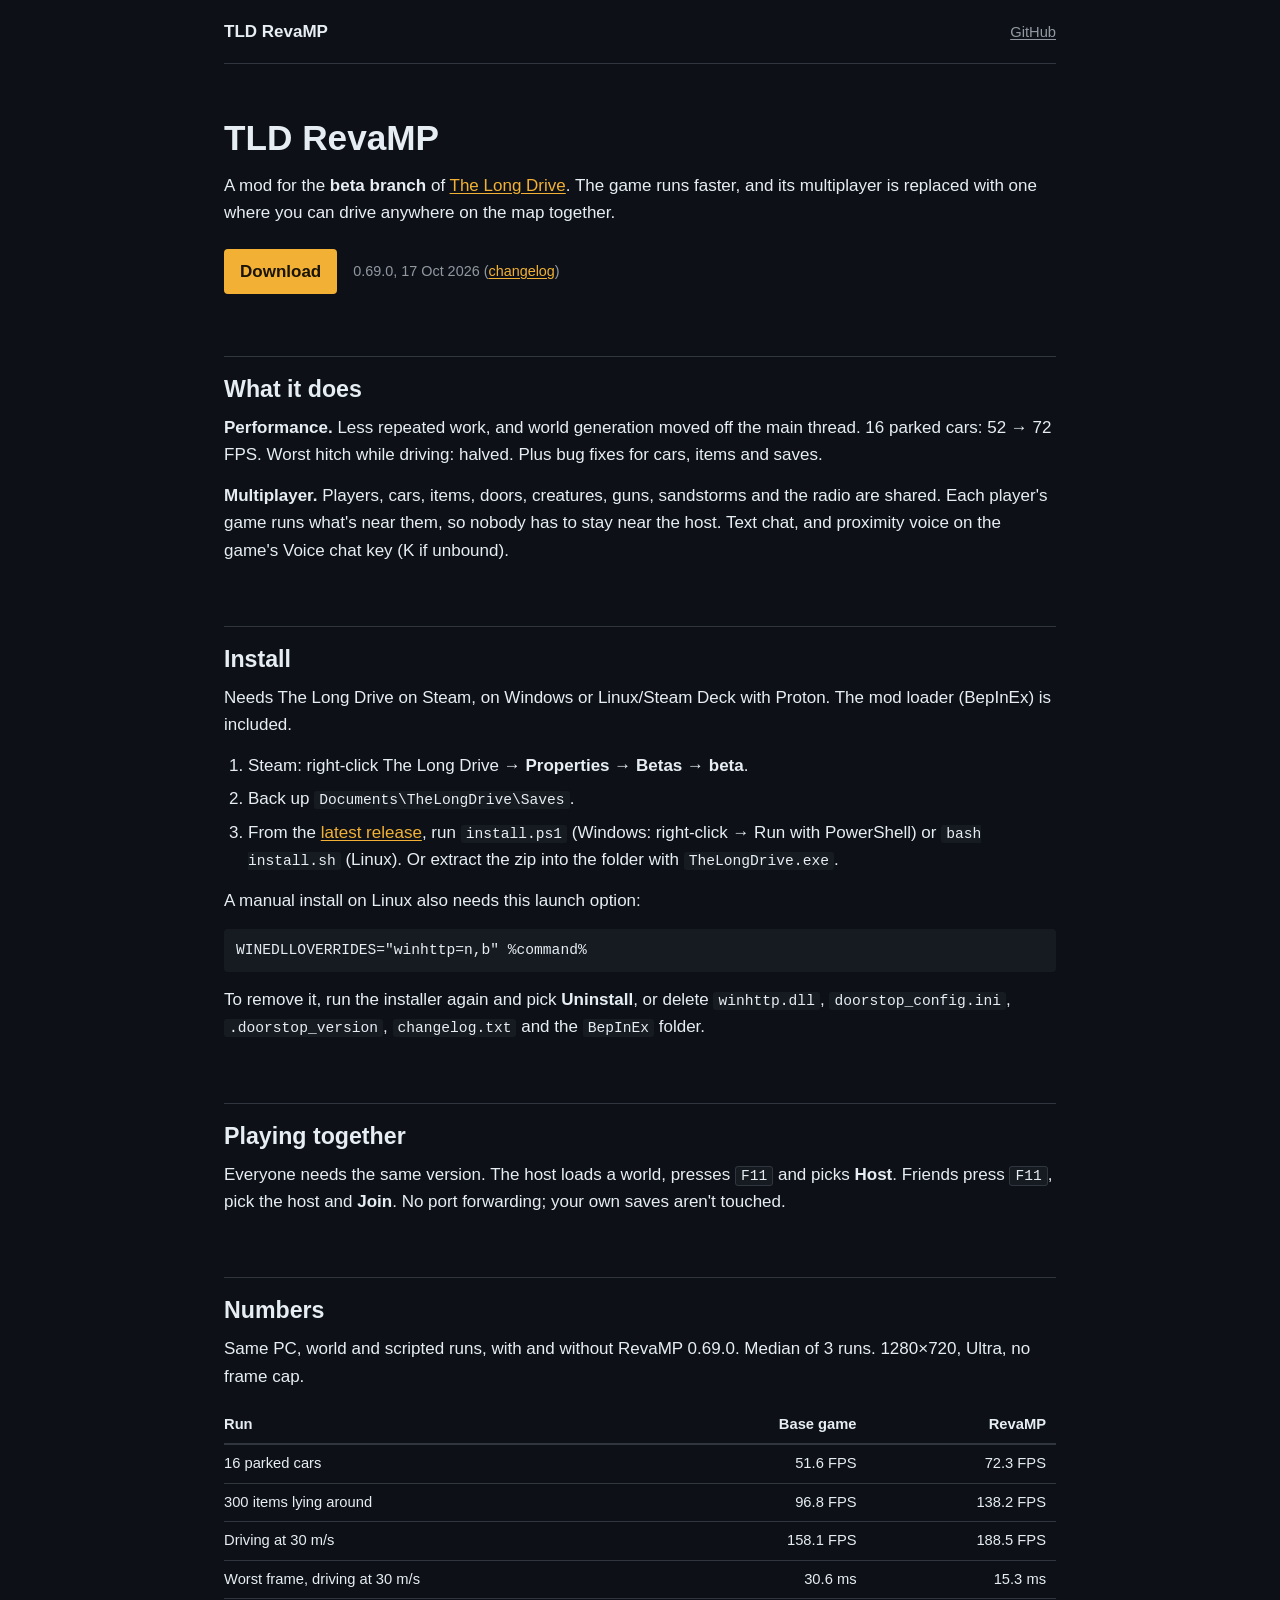
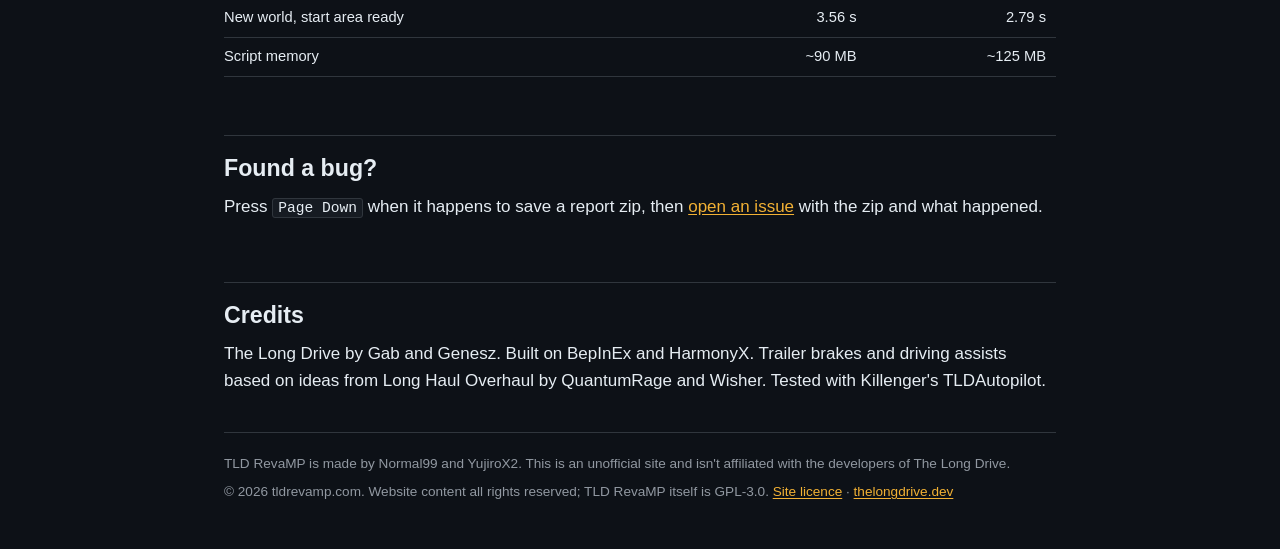
==== commit d6e2d59f: "Shorter main page: cut filler, the what's-new list, FAQ, extra table and long explanations Co-Author" ====
--- a/index.html
+++ b/index.html
@@ -4,10 +4,10 @@
   <meta charset="utf-8">
   <meta name="viewport" content="width=device-width, initial-scale=1">
   <title>TLD RevaMP: performance and multiplayer mod for The Long Drive</title>
-  <meta name="description" content="A mod for The Long Drive's beta branch: performance fixes and a multiplayer rewrite. Download, install steps, benchmark numbers and how to play together.">
+  <meta name="description" content="A mod for The Long Drive's beta branch: the game runs faster and gets a new multiplayer. Download, install and benchmark numbers.">
   <meta property="og:type" content="website">
   <meta property="og:title" content="TLD RevaMP">
-  <meta property="og:description" content="A mod for The Long Drive's beta branch: performance fixes and a multiplayer rewrite.">
+  <meta property="og:description" content="A mod for The Long Drive's beta branch: the game runs faster and gets a new multiplayer.">
   <meta property="og:image" content="https://tldrevamp.com/og-image.png">
   <meta property="og:image:width" content="1200">
   <meta property="og:image:height" content="630">
@@ -15,7 +15,7 @@
   <meta name="twitter:card" content="summary_large_image">
   <meta name="theme-color" content="#0d1117">
   <link rel="icon" href="data:image/svg+xml,%3Csvg xmlns='http://www.w3.org/2000/svg' viewBox='0 0 32 32'%3E%3Crect width='32' height='32' rx='7' fill='%23101218'/%3E%3Cpath d='M12 4 5 28h22L20 4z' fill='%232a2f3a'/%3E%3Cpath d='M16 6v4m0 4v5m0 4v5' stroke='%23f2b134' stroke-width='2.4'/%3E%3C/svg%3E">
-  <link rel="stylesheet" href="style.css?v=5">
+  <link rel="stylesheet" href="style.css?v=6">
 </head>
 <body>
   <header class="site-header wrap">
@@ -28,150 +28,63 @@
   <main id="main" class="wrap">
     <section class="intro">
       <h1>TLD RevaMP</h1>
-      <p>A mod for the <strong>beta branch</strong> of <a href="https://store.steampowered.com/app/1017180/The_Long_Drive/">The Long Drive</a>. It does two things: it fixes a lot of the beta's performance problems, and it throws out the beta's multiplayer and replaces it with one that lets you drive anywhere on the map with your friends.</p>
-      <p>Made by Normal99 and YujiroX2. Free, GPL-3.0, source on <a href="https://github.com/Normal99/TLD-RevaMP">GitHub</a>.</p>
+      <p>A mod for the <strong>beta branch</strong> of <a href="https://store.steampowered.com/app/1017180/The_Long_Drive/">The Long Drive</a>. The game runs faster, and its multiplayer is replaced with one where you can drive anywhere on the map together.</p>
       <p class="download">
-        <a class="button" href="https://github.com/Normal99/TLD-RevaMP/releases/latest">Download the latest release</a>
-        <span class="version">0.69.0, released <time datetime="2026-10-17">17 Oct 2026</time> (<a href="https://github.com/Normal99/TLD-RevaMP/releases/tag/v0.69.0">changelog</a>)</span>
+        <a class="button" href="https://github.com/Normal99/TLD-RevaMP/releases/latest">Download</a>
+        <span class="version">0.69.0, <time datetime="2026-10-17">17 Oct 2026</time> (<a href="https://github.com/Normal99/TLD-RevaMP/releases/tag/v0.69.0">changelog</a>)</span>
       </p>
     </section>
 
-    <section id="whats-new">
-      <h2>New in 0.69.0</h2>
-      <ul>
-        <li>Hosts can see and manage players who have left the game.</li>
-        <li>The host now checks hits on cars, creatures and items.</li>
-        <li>Players on different RevaMP versions can't join each other anymore, and the game tells you why. So everyone has to update.</li>
-      </ul>
-    </section>
-
     <section id="what">
-      <h2>What's in it</h2>
-      <h3>Performance</h3>
-      <p>The beta does a lot of the same work over and over, and builds big chunks of the world in a single frame. RevaMP cuts the repeated work, moves terrain and road generation to worker threads, and spreads the rest out over several frames. With 16 parked cars in view we went from about 52 to 72 FPS on our test machine, and the worst hitch while driving was cut in half. Full numbers are further down.</p>
-      <p>It also fixes bugs in cars, items and saves along the way.</p>
-
-      <h3>Multiplayer</h3>
-      <p>This isn't the beta's multiplayer with patches on top; it's a separate system. Each player's game simulates the cars, items and creatures near that player, so nobody has to stay close to the host.</p>
-      <p>What's shared between players:</p>
-      <dl class="synced">
-        <dt>Players</dt>
-        <dd>On foot, seated, driving or riding along, with footsteps and other sounds. You can stand in a moving bus or on top of a car.</dd>
-        <dt>Cars</dt>
-        <dd>Driving, crashes, damage, parts falling off, fuel and fluids.</dd>
-        <dt>Items and doors</dt>
-        <dd>Picking up, throwing and dropping loose items; building doors and gates.</dd>
-        <dt>Creatures and guns</dt>
-        <dd>Hunting, attacks, shots, deaths and bodies; bullet holes and explosions.</dd>
-        <dt>World</dt>
-        <dd>Sandstorms, tumbleweeds and the radio.</dd>
-        <dt>Chat and voice</dt>
-        <dd>Text chat on Enter. Proximity voice out to 60 m on the game's Voice chat key (K if it isn't bound). Mute, and kick for the host.</dd>
-      </dl>
+      <h2>What it does</h2>
+      <p><strong>Performance.</strong> Less repeated work, and world generation moved off the main thread. 16 parked cars: 52 → 72 FPS. Worst hitch while driving: halved. Plus bug fixes for cars, items and saves.</p>
+      <p><strong>Multiplayer.</strong> Players, cars, items, doors, creatures, guns, sandstorms and the radio are shared. Each player's game runs what's near them, so nobody has to stay near the host. Text chat, and proximity voice on the game's Voice chat key (K if unbound).</p>
     </section>
 
     <section id="install">
       <h2>Install</h2>
-      <p>You need your own copy of The Long Drive on Steam, on <strong>Windows</strong> or <strong>Linux with Proton</strong> (Steam Deck works). The release comes with BepInEx, the mod loader, so you don't need to get that separately.</p>
+      <p>Needs The Long Drive on Steam, on Windows or Linux/Steam Deck with Proton. The mod loader (BepInEx) is included.</p>
       <ol>
-        <li>In Steam, right-click The Long Drive, go to <strong>Properties → Betas</strong> and pick <strong>beta</strong>. Let it finish updating.</li>
-        <li>Close the game and copy <code>Documents\TheLongDrive\Saves</code> somewhere safe.</li>
-        <li>Grab the <a href="https://github.com/Normal99/TLD-RevaMP/releases/latest">latest release</a> and either run the installer or extract the zip by hand (both below).</li>
+        <li>Steam: right-click The Long Drive → <strong>Properties → Betas</strong> → <strong>beta</strong>.</li>
+        <li>Back up <code>Documents\TheLongDrive\Saves</code>.</li>
+        <li>From the <a href="https://github.com/Normal99/TLD-RevaMP/releases/latest">latest release</a>, run <code>install.ps1</code> (Windows: right-click → Run with PowerShell) or <code>bash install.sh</code> (Linux). Or extract the zip into the folder with <code>TheLongDrive.exe</code>.</li>
       </ol>
-
-      <h3>With the installer</h3>
-      <p>Windows: download <code>install.ps1</code>, right-click it and choose <strong>Run with PowerShell</strong>.<br>
-      Linux or Steam Deck: download <code>install.sh</code> and run <code>bash install.sh</code> in a terminal (Desktop Mode on the Deck).<br>
-      Pick <strong>Install or update</strong> and follow the prompts. On Linux it sets the Proton launch option for you if it finds the game's Proton prefix; if it doesn't, it tells you what to add.</p>
-
-      <h3>By hand</h3>
-      <p>Extract the zip into the folder with <code>TheLongDrive.exe</code> in it (Steam: right-click the game, <strong>Manage → Browse local files</strong>). <code>INSTALL.txt</code> in the zip has the same steps.</p>
-      <p>On Linux, also set the game's launch options (<strong>Properties → General → Launch Options</strong>) to:</p>
+      <p>A manual install on Linux also needs this launch option:</p>
       <pre><code>WINEDLLOVERRIDES="winhttp=n,b" %command%</code></pre>
-
-      <h3>Repair or uninstall</h3>
-      <p>Run the installer again and pick <strong>Repair</strong> or <strong>Uninstall</strong>. If you installed by hand, extract the same zip again to repair it, or delete <code>winhttp.dll</code>, <code>doorstop_config.ini</code>, <code>.doorstop_version</code>, <code>changelog.txt</code> and the <code>BepInEx</code> folder to remove it. Copy out any settings or reports you want to keep first.</p>
+      <p>To remove it, run the installer again and pick <strong>Uninstall</strong>, or delete <code>winhttp.dll</code>, <code>doorstop_config.ini</code>, <code>.doorstop_version</code>, <code>changelog.txt</code> and the <code>BepInEx</code> folder.</p>
     </section>
 
     <section id="play">
       <h2>Playing together</h2>
-      <p>Everyone needs the same RevaMP version.</p>
-      <ol>
-        <li>The host starts or loads a world, opens <strong>Multiplayer</strong> (from the menu, or <kbd>F11</kbd> in game) and picks <strong>Host</strong>. Setting a password is optional.</li>
-        <li>Everyone else opens the same menu, picks the host from their Steam friends and hits <strong>Join</strong>.</li>
-      </ol>
-      <p>It goes through Steam's relay, so there's no port forwarding. The world and the save live on the host's machine; joining someone doesn't touch your own saves.</p>
+      <p>Everyone needs the same version. The host loads a world, presses <kbd>F11</kbd> and picks <strong>Host</strong>. Friends press <kbd>F11</kbd>, pick the host and <strong>Join</strong>. No port forwarding; your own saves aren't touched.</p>
     </section>
 
     <section id="numbers">
       <h2>Numbers</h2>
-      <p>Same machine, same beta build, same world (seed 20260924), same settings and the same scripted runs: once with only the mod loader, once with RevaMP 0.69.0. Three runs each, alternating. The numbers are medians, with the range of the three runs in brackets. 1280×720, Ultra preset, vsync off, no frame cap. Frame times are measured on the game's main thread (CPU side).</p>
+      <p>Same PC, world and scripted runs, with and without RevaMP 0.69.0. Median of 3 runs. 1280×720, Ultra, no frame cap.</p>
       <div class="table-scroll">
         <table>
           <thead><tr><th scope="col">Run</th><th scope="col">Base game</th><th scope="col">RevaMP</th></tr></thead>
           <tbody>
-            <tr><th scope="row">16 parked cars, FPS</th><td>51.6 (44–52)</td><td>72.3 (68–74)</td></tr>
-            <tr><th scope="row">300 items lying around, FPS</th><td>96.8 (72–115)</td><td>138.2 (135–146)</td></tr>
-            <tr><th scope="row">Driving 1.5 km at 30 m/s, FPS</th><td>158.1 (123–173)</td><td>188.5 (178–190)</td></tr>
-            <tr><th scope="row">Driving 1.5 km at 60 m/s, FPS</th><td>163.0 (144–173)</td><td>189.5 (189–192)</td></tr>
-            <tr><th scope="row">Worst frame while driving at 30 m/s</th><td>30.6 ms</td><td>15.3 ms</td></tr>
+            <tr><th scope="row">16 parked cars</th><td>51.6 FPS</td><td>72.3 FPS</td></tr>
+            <tr><th scope="row">300 items lying around</th><td>96.8 FPS</td><td>138.2 FPS</td></tr>
+            <tr><th scope="row">Driving at 30 m/s</th><td>158.1 FPS</td><td>188.5 FPS</td></tr>
+            <tr><th scope="row">Worst frame, driving at 30 m/s</th><td>30.6 ms</td><td>15.3 ms</td></tr>
             <tr><th scope="row">New world, start area ready</th><td>3.56 s</td><td>2.79 s</td></tr>
-            <tr><th scope="row">Garbage collections per second, driving at 30 m/s</th><td>2.1</td><td>0.08</td></tr>
-            <tr><th scope="row">Memory held by scripts</th><td>~90 MB</td><td>~125 MB</td></tr>
+            <tr><th scope="row">Script memory</th><td>~90 MB</td><td>~125 MB</td></tr>
           </tbody>
         </table>
       </div>
-      <p class="aside">RevaMP reuses memory instead of throwing it away, which avoids garbage collection pauses but means it holds on to a bit more.</p>
-      <details>
-        <summary>More from the same runs</summary>
-        <div class="table-scroll">
-          <table>
-            <thead><tr><th scope="col">Run</th><th scope="col">Base game</th><th scope="col">RevaMP</th></tr></thead>
-            <tbody>
-              <tr><th scope="row">16 parked cars, slowest 1% of frames</th><td>23.3 ms</td><td>18.1 ms</td></tr>
-              <tr><th scope="row">Driving at 60 m/s, slowest 1% of frames</th><td>16.9 ms</td><td>11.5 ms</td></tr>
-              <tr><th scope="row">New world, slowest 1% while loading</th><td>64 ms</td><td>36 ms</td></tr>
-              <tr><th scope="row">Standing at the start for 30 s, FPS</th><td>173.3 (131–186)</td><td>186.1 (171–190)</td></tr>
-              <tr><th scope="row">Standing at the start, slowest 1% of frames</th><td>11.2 ms</td><td>11.6 ms</td></tr>
-              <tr><th scope="row">Memory thrown away per second, driving at 30 m/s</th><td>17.9 MB</td><td>1.5 MB</td></tr>
-            </tbody>
-          </table>
-        </div>
-      </details>
-    </section>
-
-    <!--
-    <section id="screenshots">
-      <h2>Screenshots</h2>
-      Add figures with local images and descriptive alt text here before uncommenting.
-    </section>
-    -->
-
-    <section id="questions">
-      <h2>Questions</h2>
-      <h3>Does it work on the normal (non-beta) game?</h3>
-      <p>No, beta only. The normal game has different world generation, saves and multiplayer code underneath.</p>
-      <h3>What keys does it add?</h3>
-      <p><kbd>F11</kbd> opens Multiplayer, <kbd>Page Up</kbd> toggles the performance overlay and <kbd>Page Down</kbd> saves a bug report. You can change them in <code>BepInEx\config\tldrevamp.core.cfg</code>. Voice uses the game's own Voice chat key (K if unbound).</p>
-      <h3>What happens to my saves when I join someone?</h3>
-      <p>Nothing. You play in the host's world and your own saves are left alone.</p>
-      <h3>How do I get rid of it?</h3>
-      <p>See Repair or uninstall, under Install.</p>
     </section>
 
     <section id="report">
       <h2>Found a bug?</h2>
-      <p>Press <kbd>Page Down</kbd> when it happens. That saves a report zip. Then <a href="https://github.com/Normal99/TLD-RevaMP/issues">open an issue on GitHub</a>, attach the zip and tell us your game branch, RevaMP version, what you were doing, what you expected and what happened instead. For multiplayer bugs, say whether you were hosting or joining and how to make it happen again.</p>
+      <p>Press <kbd>Page Down</kbd> when it happens to save a report zip, then <a href="https://github.com/Normal99/TLD-RevaMP/issues">open an issue</a> with the zip and what happened.</p>
     </section>
 
     <section id="credits">
       <h2>Credits</h2>
-      <ul>
-        <li>The Long Drive is made by Gab and Genesz.</li>
-        <li>RevaMP runs on <strong>BepInEx</strong> and <strong>HarmonyX</strong>.</li>
-        <li>The trailer brakes, the parked-trailer fix and the driving assists are based on ideas from <strong>Long Haul Overhaul</strong> by QuantumRage and Wisher, rewritten for RevaMP.</li>
-        <li>Thanks to Killenger for <strong>TLDAutopilot</strong>, which we used for testing.</li>
-      </ul>
+      <p>The Long Drive by Gab and Genesz. Built on BepInEx and HarmonyX. Trailer brakes and driving assists based on ideas from Long Haul Overhaul by QuantumRage and Wisher. Tested with Killenger's TLDAutopilot.</p>
     </section>
   </main>
 
--- a/style.css
+++ b/style.css
@@ -53,9 +53,6 @@
 .button:hover { filter: brightness(1.07); }
 .version { color: var(--muted); font-size: .9rem; }
 
-.synced { display: grid; grid-template-columns: 9.5em 1fr; gap: 8px 18px; }
-.synced dt { font-weight: 600; }
-.synced dd { margin: 0; }
 
 .table-scroll { overflow-x: auto; margin: 16px 0 10px; }
 table { width: 100%; border-collapse: collapse; font-size: .92rem; }
@@ -63,9 +60,6 @@
 th:first-child { text-align: left; white-space: normal; padding-left: 0; }
 thead th { border-bottom-width: 2px; font-weight: 600; }
 tbody th { font-weight: 400; }
-.aside { color: var(--muted); font-size: .9rem; }
-details { margin: 12px 0 0; }
-summary { cursor: pointer; color: var(--link); font-size: .95rem; }
 
 code, pre, kbd { font-family: ui-monospace, Consolas, "Liberation Mono", Menlo, monospace; font-size: .86em; }
 code, kbd { padding: 1px 5px; border-radius: 3px; background: var(--code-bg); }
@@ -81,6 +75,4 @@
 @media (max-width: 560px) {
   body { font-size: 16px; }
   h1 { margin-top: 28px; font-size: 1.8rem; }
-  .synced { grid-template-columns: 1fr; gap: 2px; }
-  .synced dd { margin-bottom: 10px; }
 }
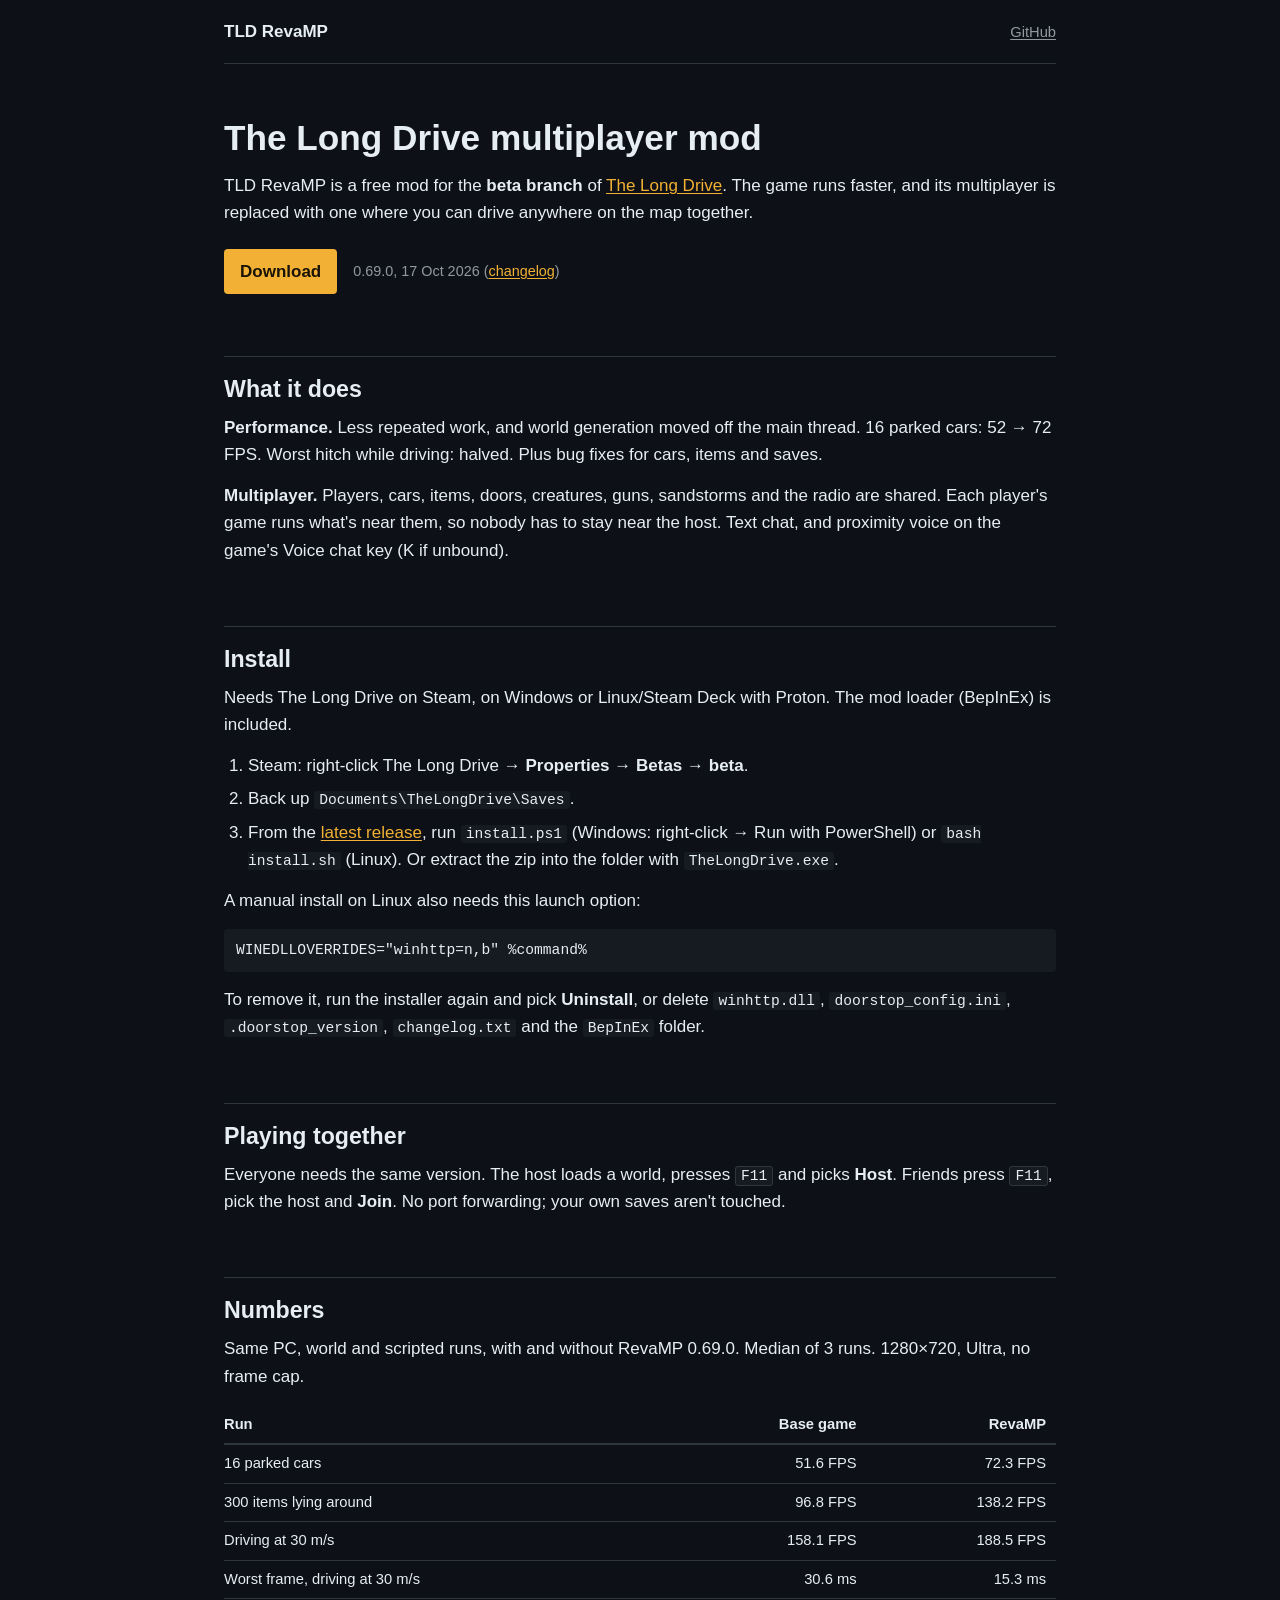
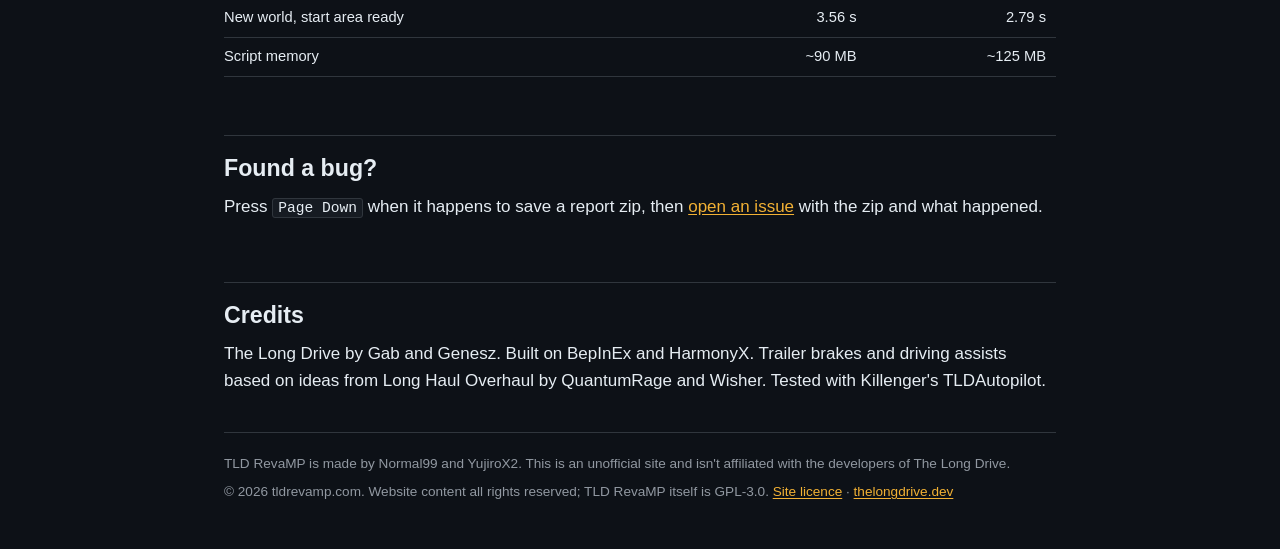
==== commit b948220a: "Search basics: title and heading say The Long Drive multiplayer mod, canonical, sitemap, structured " ====
--- a/index.html
+++ b/index.html
@@ -3,11 +3,14 @@
 <head>
   <meta charset="utf-8">
   <meta name="viewport" content="width=device-width, initial-scale=1">
-  <title>TLD RevaMP: performance and multiplayer mod for The Long Drive</title>
-  <meta name="description" content="A mod for The Long Drive's beta branch: the game runs faster and gets a new multiplayer. Download, install and benchmark numbers.">
+  <title>The Long Drive Multiplayer Mod – TLD RevaMP</title>
+  <meta name="description" content="TLD RevaMP is a free multiplayer and performance mod for The Long Drive (beta branch). Drive anywhere on the map with Steam friends, no port forwarding. Download and install steps.">
+  <link rel="canonical" href="https://tldrevamp.com/">
   <meta property="og:type" content="website">
-  <meta property="og:title" content="TLD RevaMP">
-  <meta property="og:description" content="A mod for The Long Drive's beta branch: the game runs faster and gets a new multiplayer.">
+  <meta property="og:url" content="https://tldrevamp.com/">
+  <meta property="og:site_name" content="TLD RevaMP">
+  <meta property="og:title" content="The Long Drive Multiplayer Mod – TLD RevaMP">
+  <meta property="og:description" content="A free multiplayer and performance mod for The Long Drive's beta branch.">
   <meta property="og:image" content="https://tldrevamp.com/og-image.png">
   <meta property="og:image:width" content="1200">
   <meta property="og:image:height" content="630">
@@ -16,6 +19,28 @@
   <meta name="theme-color" content="#0d1117">
   <link rel="icon" href="data:image/svg+xml,%3Csvg xmlns='http://www.w3.org/2000/svg' viewBox='0 0 32 32'%3E%3Crect width='32' height='32' rx='7' fill='%23101218'/%3E%3Cpath d='M12 4 5 28h22L20 4z' fill='%232a2f3a'/%3E%3Cpath d='M16 6v4m0 4v5m0 4v5' stroke='%23f2b134' stroke-width='2.4'/%3E%3C/svg%3E">
   <link rel="stylesheet" href="style.css?v=6">
+  <script type="application/ld+json">
+  {
+    "@context": "https://schema.org",
+    "@type": "SoftwareApplication",
+    "name": "TLD RevaMP",
+    "alternateName": "The Long Drive multiplayer mod",
+    "description": "A free multiplayer and performance mod for the beta branch of The Long Drive.",
+    "url": "https://tldrevamp.com/",
+    "downloadUrl": "https://github.com/Normal99/TLD-RevaMP/releases/latest",
+    "softwareVersion": "0.69.0",
+    "applicationCategory": "GameApplication",
+    "operatingSystem": "Windows, Linux (Proton), Steam Deck",
+    "license": "https://www.gnu.org/licenses/gpl-3.0.html",
+    "isAccessibleForFree": true,
+    "offers": { "@type": "Offer", "price": "0", "priceCurrency": "USD" },
+    "author": [
+      { "@type": "Person", "name": "Normal99", "url": "https://github.com/Normal99" },
+      { "@type": "Person", "name": "YujiroX2", "url": "https://github.com/YujiroX2" }
+    ],
+    "about": { "@type": "VideoGame", "name": "The Long Drive", "url": "https://store.steampowered.com/app/1017180/The_Long_Drive/" }
+  }
+  </script>
 </head>
 <body>
   <header class="site-header wrap">
@@ -27,8 +52,8 @@
 
   <main id="main" class="wrap">
     <section class="intro">
-      <h1>TLD RevaMP</h1>
-      <p>A mod for the <strong>beta branch</strong> of <a href="https://store.steampowered.com/app/1017180/The_Long_Drive/">The Long Drive</a>. The game runs faster, and its multiplayer is replaced with one where you can drive anywhere on the map together.</p>
+      <h1>The Long Drive multiplayer mod</h1>
+      <p>TLD RevaMP is a free mod for the <strong>beta branch</strong> of <a href="https://store.steampowered.com/app/1017180/The_Long_Drive/">The Long Drive</a>. The game runs faster, and its multiplayer is replaced with one where you can drive anywhere on the map together.</p>
       <p class="download">
         <a class="button" href="https://github.com/Normal99/TLD-RevaMP/releases/latest">Download</a>
         <span class="version">0.69.0, <time datetime="2026-10-17">17 Oct 2026</time> (<a href="https://github.com/Normal99/TLD-RevaMP/releases/tag/v0.69.0">changelog</a>)</span>
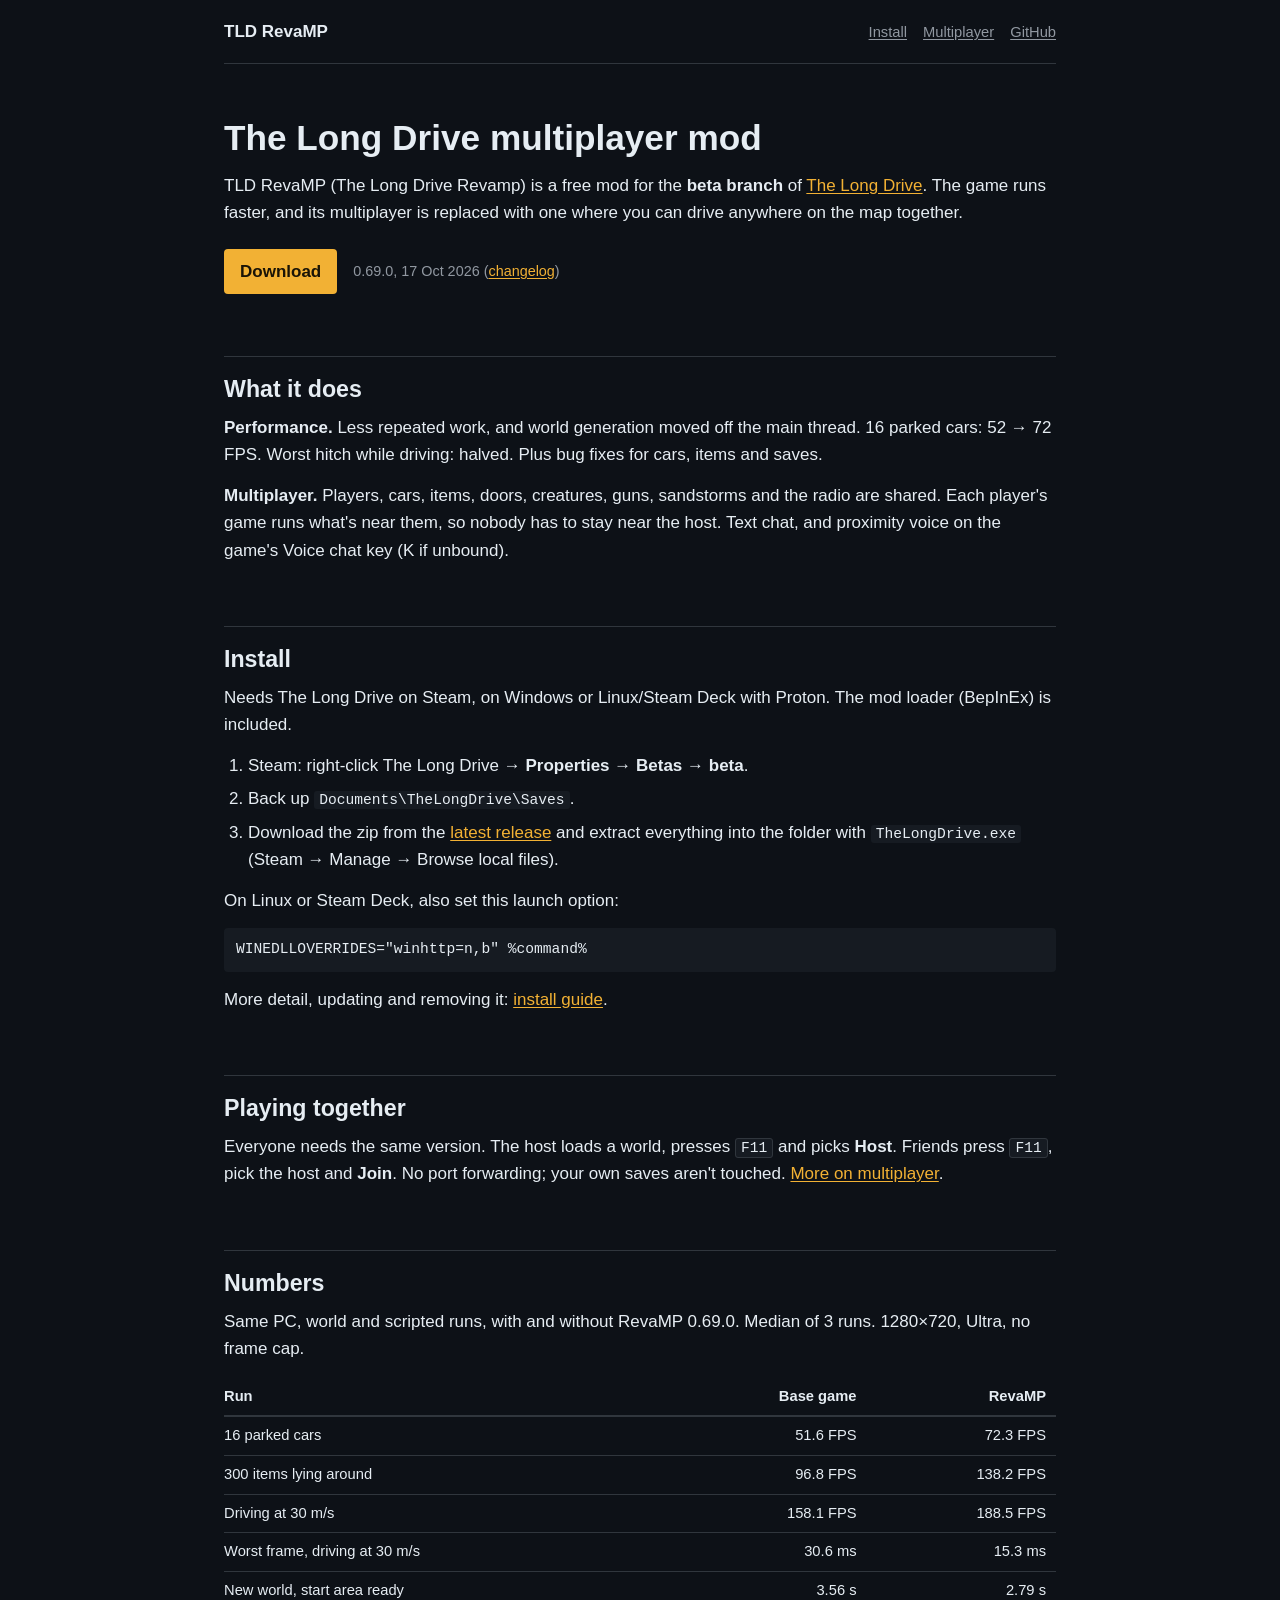
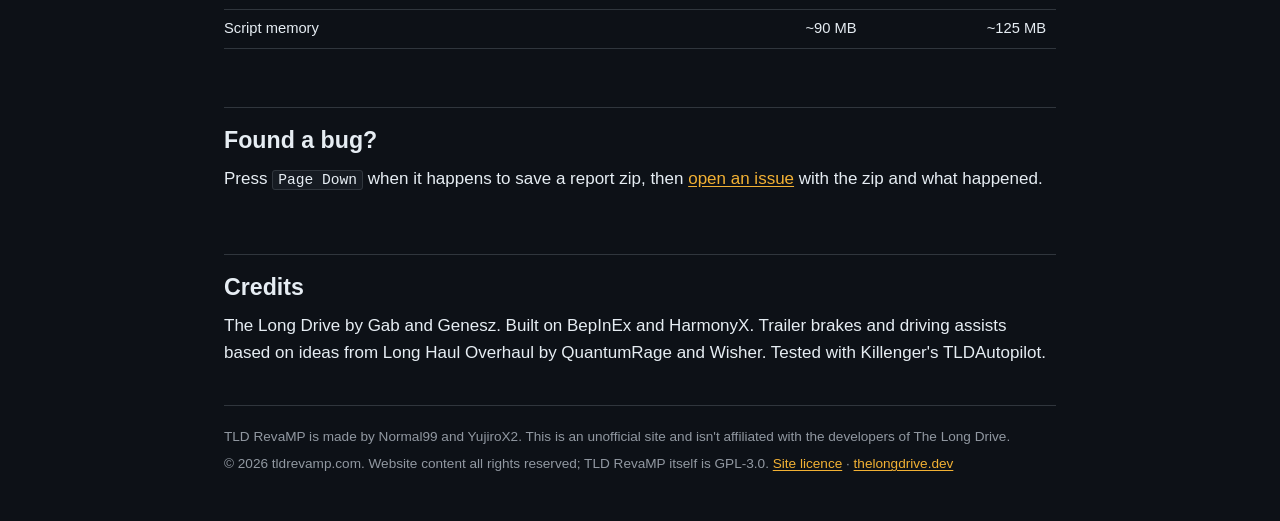
==== commit ce138f0f: "Install and multiplayer pages, brand name variants, IndexNow key - /install/: Windows, Linux and Ste" ====
--- a/index.html
+++ b/index.html
@@ -3,13 +3,13 @@
 <head>
   <meta charset="utf-8">
   <meta name="viewport" content="width=device-width, initial-scale=1">
-  <title>The Long Drive Multiplayer Mod – TLD RevaMP</title>
-  <meta name="description" content="TLD RevaMP is a free multiplayer and performance mod for The Long Drive (beta branch). Drive anywhere on the map with Steam friends, no port forwarding. Download and install steps.">
+  <title>TLD RevaMP – The Long Drive Multiplayer Mod</title>
+  <meta name="description" content="TLD RevaMP (The Long Drive Revamp) is a free multiplayer and performance mod for The Long Drive's beta branch. Play with Steam friends anywhere on the map, no port forwarding.">
   <link rel="canonical" href="https://tldrevamp.com/">
   <meta property="og:type" content="website">
   <meta property="og:url" content="https://tldrevamp.com/">
   <meta property="og:site_name" content="TLD RevaMP">
-  <meta property="og:title" content="The Long Drive Multiplayer Mod – TLD RevaMP">
+  <meta property="og:title" content="TLD RevaMP – The Long Drive Multiplayer Mod">
   <meta property="og:description" content="A free multiplayer and performance mod for The Long Drive's beta branch.">
   <meta property="og:image" content="https://tldrevamp.com/og-image.png">
   <meta property="og:image:width" content="1200">
@@ -24,7 +24,7 @@
     "@context": "https://schema.org",
     "@type": "SoftwareApplication",
     "name": "TLD RevaMP",
-    "alternateName": "The Long Drive multiplayer mod",
+    "alternateName": ["TLD Revamp", "The Long Drive Revamp", "The Long Drive multiplayer mod"],
     "description": "A free multiplayer and performance mod for the beta branch of The Long Drive.",
     "url": "https://tldrevamp.com/",
     "downloadUrl": "https://github.com/Normal99/TLD-RevaMP/releases/latest",
@@ -41,11 +41,22 @@
     "about": { "@type": "VideoGame", "name": "The Long Drive", "url": "https://store.steampowered.com/app/1017180/The_Long_Drive/" }
   }
   </script>
+  <script type="application/ld+json">
+  {
+    "@context": "https://schema.org",
+    "@type": "WebSite",
+    "name": "TLD RevaMP",
+    "alternateName": ["TLD Revamp", "tldrevamp", "The Long Drive Revamp"],
+    "url": "https://tldrevamp.com/"
+  }
+  </script>
 </head>
 <body>
   <header class="site-header wrap">
-    <span class="brand">TLD RevaMP</span>
-    <nav aria-label="Links">
+    <a class="brand" href="/">TLD RevaMP</a>
+    <nav aria-label="Pages">
+      <a href="/install/">Install</a>
+      <a href="/multiplayer/">Multiplayer</a>
       <a href="https://github.com/Normal99/TLD-RevaMP">GitHub</a>
     </nav>
   </header>
@@ -53,7 +64,7 @@
   <main id="main" class="wrap">
     <section class="intro">
       <h1>The Long Drive multiplayer mod</h1>
-      <p>TLD RevaMP is a free mod for the <strong>beta branch</strong> of <a href="https://store.steampowered.com/app/1017180/The_Long_Drive/">The Long Drive</a>. The game runs faster, and its multiplayer is replaced with one where you can drive anywhere on the map together.</p>
+      <p>TLD RevaMP (The Long Drive Revamp) is a free mod for the <strong>beta branch</strong> of <a href="https://store.steampowered.com/app/1017180/The_Long_Drive/">The Long Drive</a>. The game runs faster, and its multiplayer is replaced with one where you can drive anywhere on the map together.</p>
       <p class="download">
         <a class="button" href="https://github.com/Normal99/TLD-RevaMP/releases/latest">Download</a>
         <span class="version">0.69.0, <time datetime="2026-10-17">17 Oct 2026</time> (<a href="https://github.com/Normal99/TLD-RevaMP/releases/tag/v0.69.0">changelog</a>)</span>
@@ -72,16 +83,16 @@
       <ol>
         <li>Steam: right-click The Long Drive → <strong>Properties → Betas</strong> → <strong>beta</strong>.</li>
         <li>Back up <code>Documents\TheLongDrive\Saves</code>.</li>
-        <li>From the <a href="https://github.com/Normal99/TLD-RevaMP/releases/latest">latest release</a>, run <code>install.ps1</code> (Windows: right-click → Run with PowerShell) or <code>bash install.sh</code> (Linux). Or extract the zip into the folder with <code>TheLongDrive.exe</code>.</li>
+        <li>Download the zip from the <a href="https://github.com/Normal99/TLD-RevaMP/releases/latest">latest release</a> and extract everything into the folder with <code>TheLongDrive.exe</code> (Steam → Manage → Browse local files).</li>
       </ol>
-      <p>A manual install on Linux also needs this launch option:</p>
+      <p>On Linux or Steam Deck, also set this launch option:</p>
       <pre><code>WINEDLLOVERRIDES="winhttp=n,b" %command%</code></pre>
-      <p>To remove it, run the installer again and pick <strong>Uninstall</strong>, or delete <code>winhttp.dll</code>, <code>doorstop_config.ini</code>, <code>.doorstop_version</code>, <code>changelog.txt</code> and the <code>BepInEx</code> folder.</p>
+      <p>More detail, updating and removing it: <a href="/install/">install guide</a>.</p>
     </section>
 
     <section id="play">
       <h2>Playing together</h2>
-      <p>Everyone needs the same version. The host loads a world, presses <kbd>F11</kbd> and picks <strong>Host</strong>. Friends press <kbd>F11</kbd>, pick the host and <strong>Join</strong>. No port forwarding; your own saves aren't touched.</p>
+      <p>Everyone needs the same version. The host loads a world, presses <kbd>F11</kbd> and picks <strong>Host</strong>. Friends press <kbd>F11</kbd>, pick the host and <strong>Join</strong>. No port forwarding; your own saves aren't touched. <a href="/multiplayer/">More on multiplayer</a>.</p>
     </section>
 
     <section id="numbers">
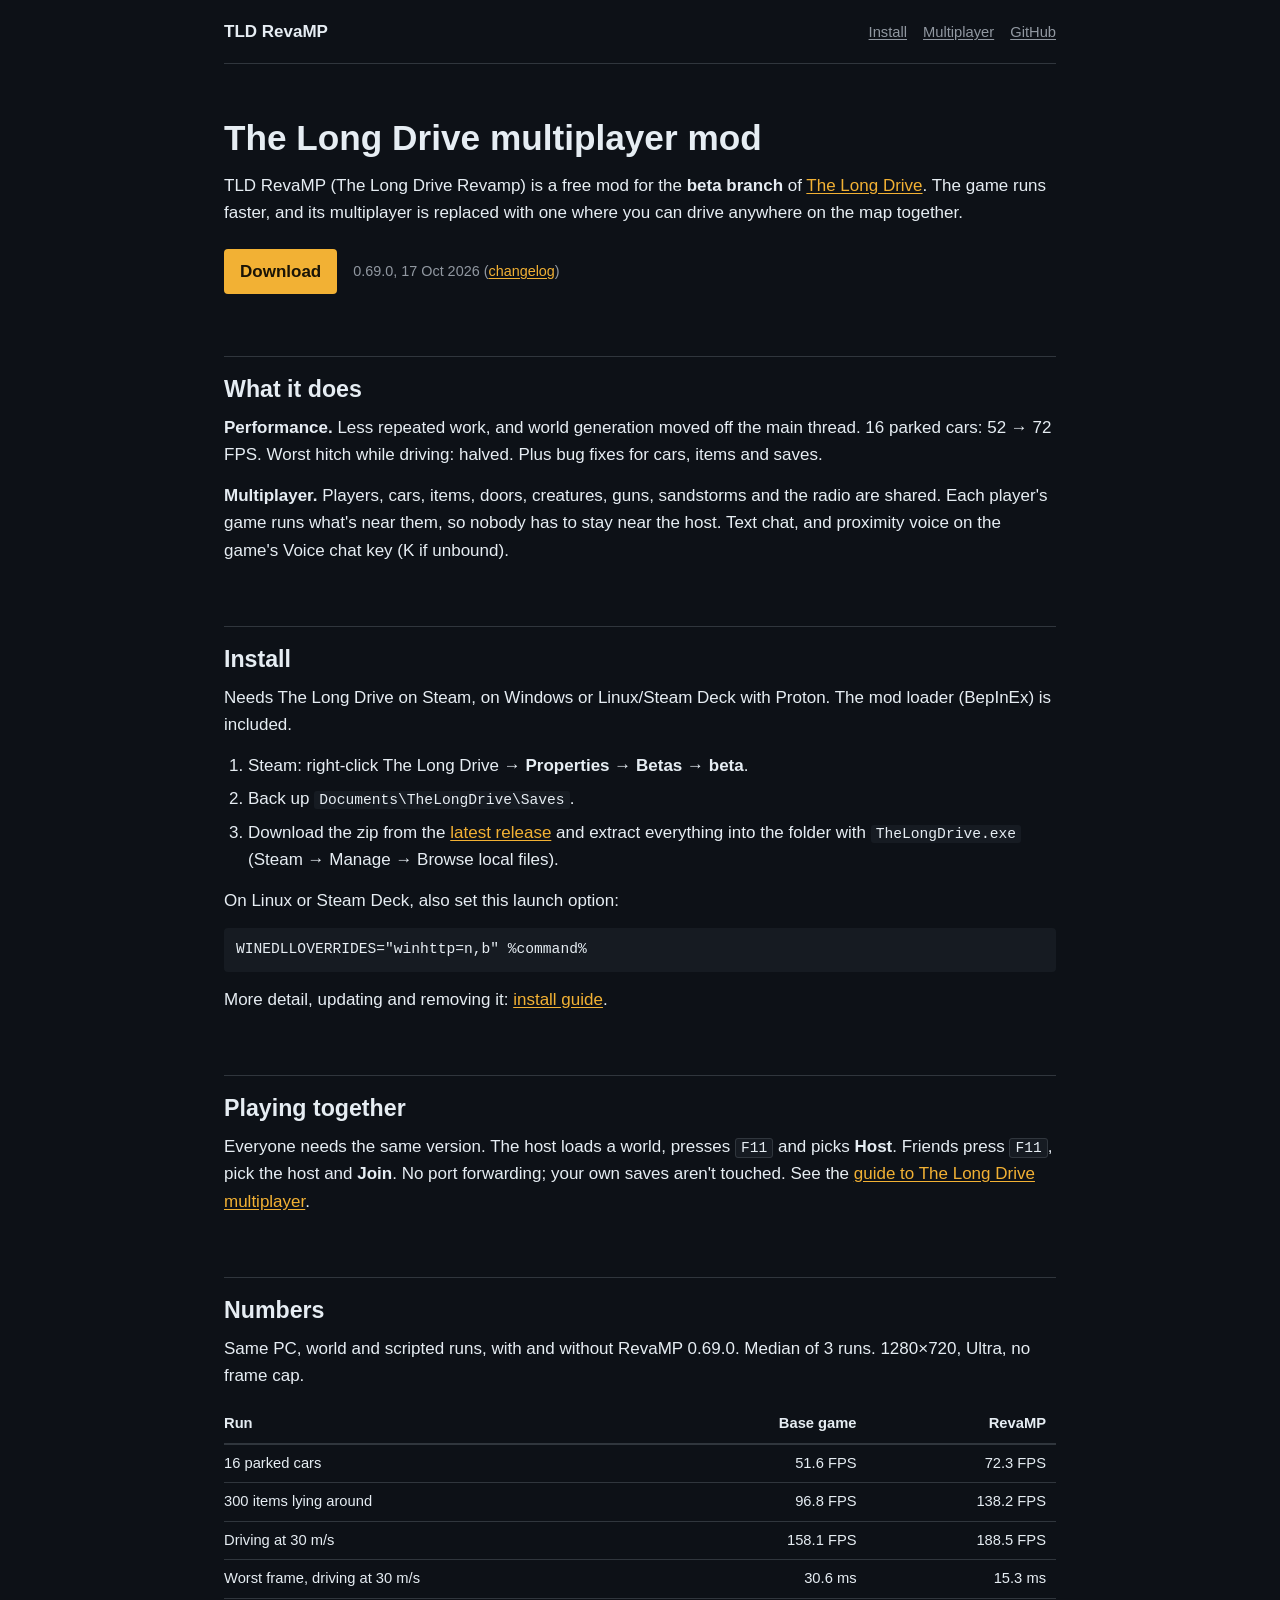
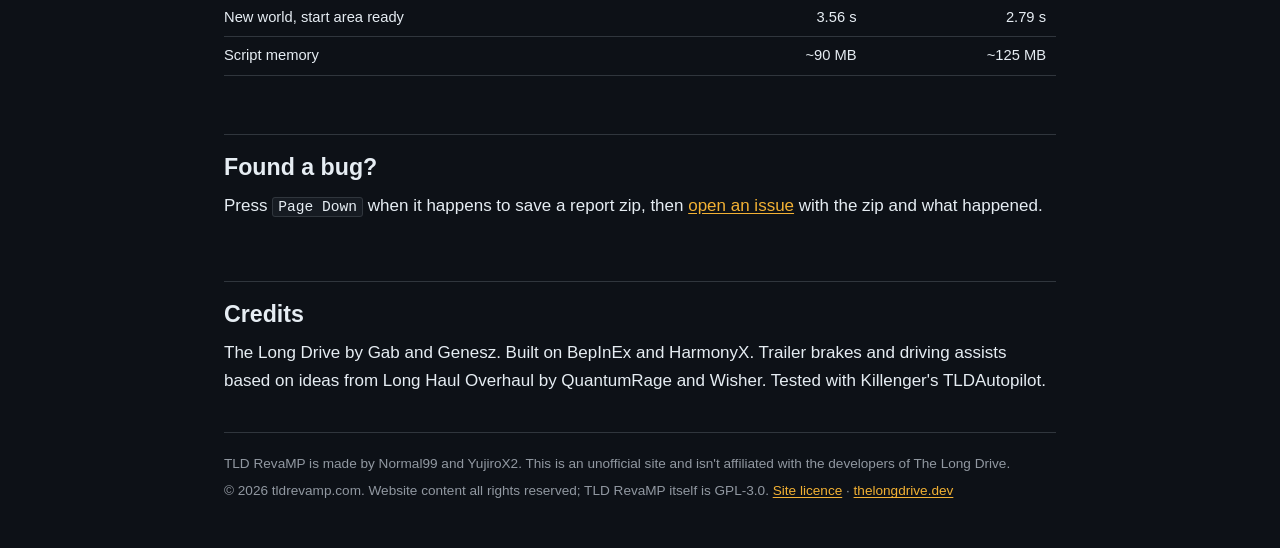
==== commit 88054b61: "Multiplayer page opens by answering whether The Long Drive has multiplayer Co-Authored-By: Claude Op" ====
--- a/index.html
+++ b/index.html
@@ -17,7 +17,10 @@
   <meta property="og:image:alt" content="TLD RevaMP, tldrevamp.com">
   <meta name="twitter:card" content="summary_large_image">
   <meta name="theme-color" content="#0d1117">
-  <link rel="icon" href="data:image/svg+xml,%3Csvg xmlns='http://www.w3.org/2000/svg' viewBox='0 0 32 32'%3E%3Crect width='32' height='32' rx='7' fill='%23101218'/%3E%3Cpath d='M12 4 5 28h22L20 4z' fill='%232a2f3a'/%3E%3Cpath d='M16 6v4m0 4v5m0 4v5' stroke='%23f2b134' stroke-width='2.4'/%3E%3C/svg%3E">
+  <link rel="icon" href="/favicon.ico" sizes="48x48">
+  <link rel="icon" href="/favicon.svg" type="image/svg+xml">
+  <link rel="icon" href="/icon-192.png" sizes="192x192" type="image/png">
+  <link rel="apple-touch-icon" href="/apple-touch-icon.png">
   <link rel="stylesheet" href="style.css?v=6">
   <script type="application/ld+json">
   {
@@ -92,7 +95,7 @@
 
     <section id="play">
       <h2>Playing together</h2>
-      <p>Everyone needs the same version. The host loads a world, presses <kbd>F11</kbd> and picks <strong>Host</strong>. Friends press <kbd>F11</kbd>, pick the host and <strong>Join</strong>. No port forwarding; your own saves aren't touched. <a href="/multiplayer/">More on multiplayer</a>.</p>
+      <p>Everyone needs the same version. The host loads a world, presses <kbd>F11</kbd> and picks <strong>Host</strong>. Friends press <kbd>F11</kbd>, pick the host and <strong>Join</strong>. No port forwarding; your own saves aren't touched. See the <a href="/multiplayer/">guide to The Long Drive multiplayer</a>.</p>
     </section>
 
     <section id="numbers">
